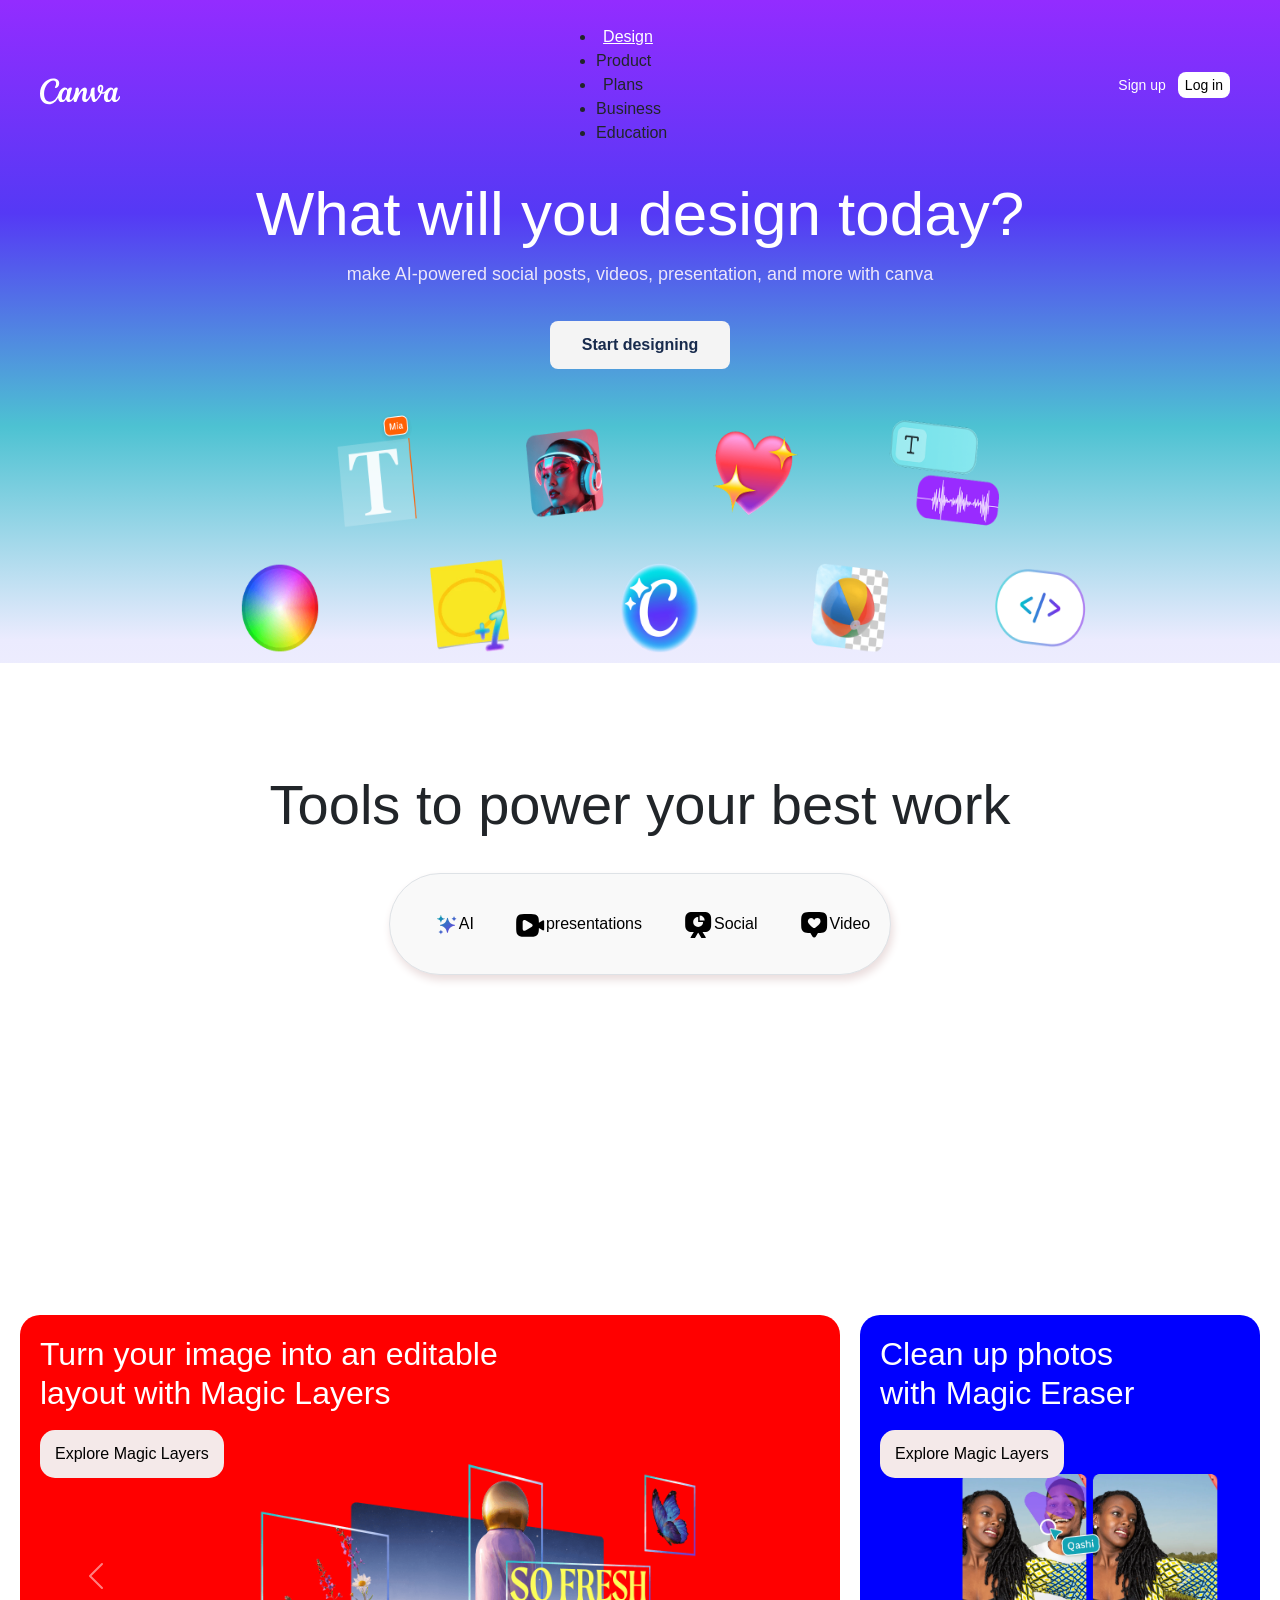
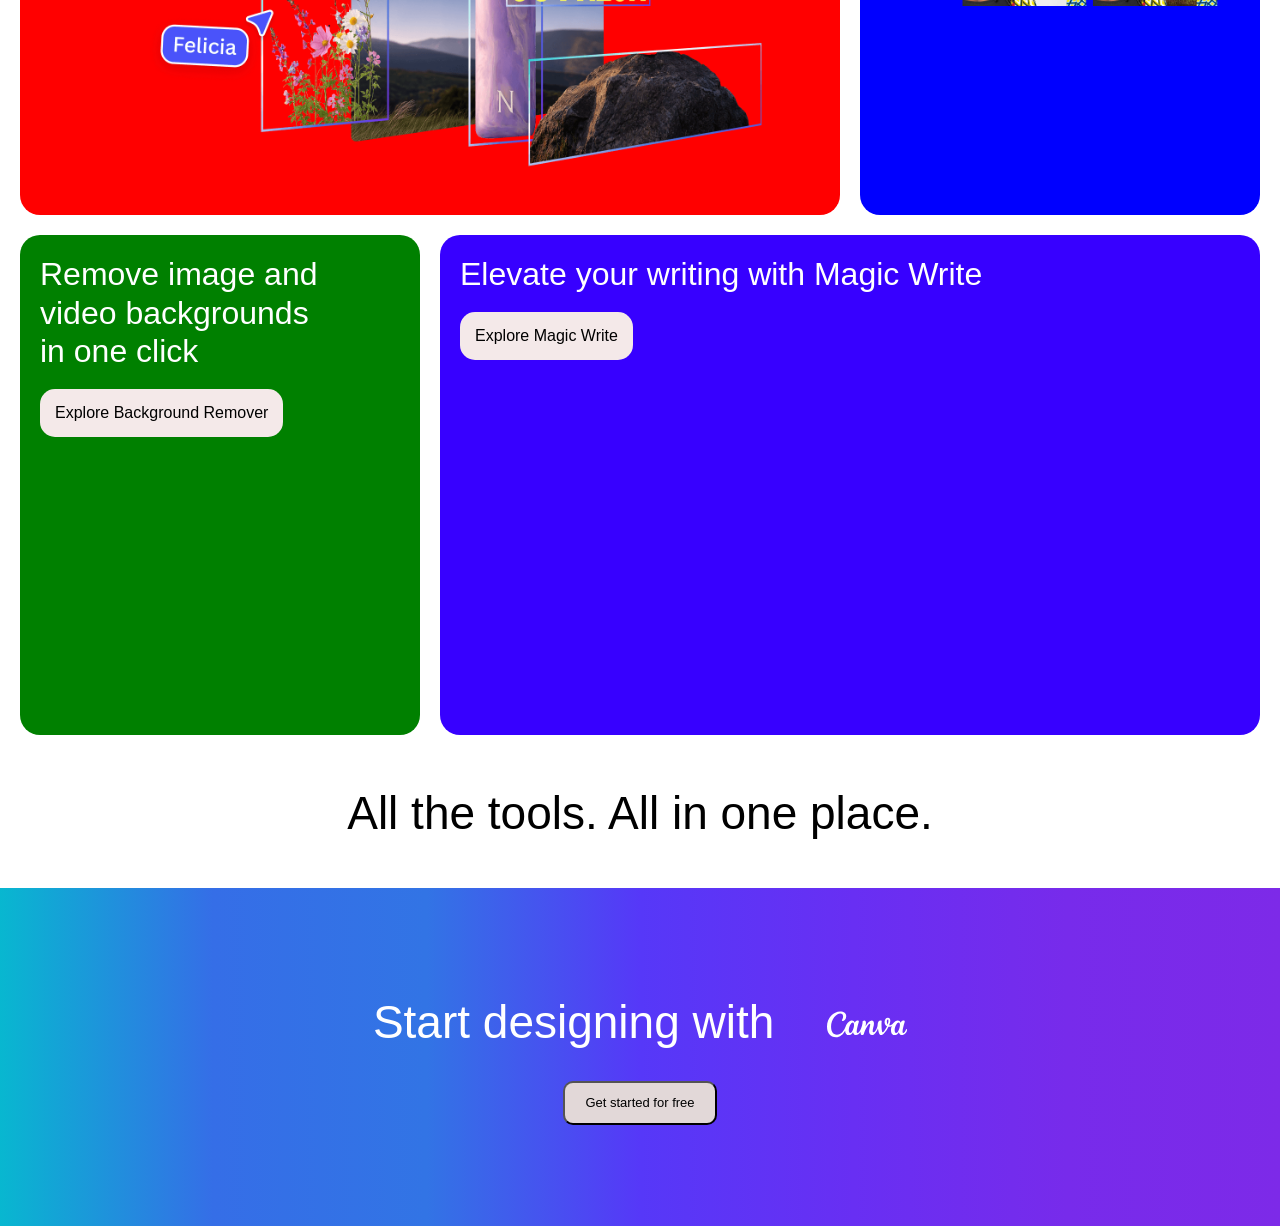
==== index.html @ e8bd8819 "My first commit on canva" ====
<!DOCTYPE html>
<html lang="en">
<head>
    <meta charset="UTF-8">
    <meta name="viewport" content="width=device-width, initial-scale=1.0">
    <meta http-equiv="X-UA-Compatible" content="ie=edge">
    <title>Canva</title>

    <link href="https://cdn.jsdelivr.net/npm/bootstrap@5.3.8/dist/css/bootstrap.min.css" rel="stylesheet" integrity="sha384-sRIl4kxILFvY47J16cr9ZwB07vP4J8+LH7qKQnuqkuIAvNWLzeN8tE5YBujZqJLB" crossorigin="anonymous">
    <link rel="stylesheet" href="Style.css">
</head>
<body>

    <div class="All">
        <nav class="Nav-bar">
            <img src="./imgi_1_856bac30504ecac8dbd38dbee61de1f1.png" alt="img">

            <ul>
                <li>
                        <a href="">Design</a>
                        <div class="dropdown">
                            <div class="dropdown-column" >
                                 <a href="">Digital design</a>
                            <a href="" 
                            class="featured">Sheets</a>
                            </div>
                        </div>
                </li>

                     
                    <li>Product</li>
                    <li>
                        <a> Plans </a>
                        <div class="dropdown">
                            <div class="dropdown-column">
                                <a href="">plane</a>
                                <a href="" class="featured">Campare pricing</a>
                                <a href="">Pro</a>
                                <a href="">Business</a>
                                <a href="">Enterprise</a>
                                <a href="">Nonprofits</a>
                                <a href="">Education</a>
                                <a href="">Higher Education</a>
                            </div>
                        </div>
                    </li>
                    <li>Business</li>
                    <li>Education</li>
            </ul>

            <div class="Space">
                <div class="Sign-up">
                    <a href="">Sign up</a>
                </div>
                <div class="Login">
                    <a href="">Log in</a>
                </div>
            </div>
        </nav>
        
        <section class="mr">
            <h1>What will you design today?</h1>
            <p>make AI-powered social posts, videos, presentation, and more with canva</p>
            <button class="start-btn">Start designing</button class="start-btn"  >
        </section>

     
            <div class="Top-Emoji">
                <div><img src="./imgi_2_floating-elements-font.png" alt=""></div>
                <div><img src="./imgi_3_floating-elements-ai-image.png" alt=""></div>
                <div><img src="./imgi_4_floating-elements-social.png" alt=""></div>
                <div><img src="./imgi_5_floating-elements-video.png" alt=""></div>
    
            </div>
    
            <div class="Bottom-Emoji">
                <div><img src="./imgi_6_floating-elements-color-wheel.png" alt=""></div>
                <div><img src="./imgi_7_floating-elements-sticky.png" alt=""></div>
                <div><img src="./imgi_8_floating-elements-canva-ai.png" alt=""></div>
                <div><img src="./imgi_9_floating-elements-background-remover.png" alt=""></div>
                <div><img src="./imgi_10_floating-elements-code (1).png" alt=""></div>
    
            </div>
    
    </div>

    <div class="Borderr">
        <div class="Tools">
            <span>Tools to power your best work</span>
        </div>
    </div>
        


    <div>
        <h1>Tools to power your best work</h1>
        
        <ul class="border">
            <li class="John"><img src="./canvaImages/imgi_21_default.png" alt="img">AI</li>
            <li class="Ben"><img src="./canvaImages/imgi_24_default.png" alt="img">presentations</li>
            <li class="Joy"><img src="./canvaImages/imgi_22_default.png" alt="img">Social</li>
            <li class="Abel"><img src="./canvaImages/imgi_23_default.png" alt="img">Video</li>
        </ul>
    </div>

    <!-- Cards -->
    <div id="carouselExample" class="carousel slide">
        <div class="carousel-inner">
            <div class="carousel-item active">
              
                <div class="grid">
                    
                    <div class="item" style="background-color: red;" id="wider">
                        <h2>Turn your image into an editable <br> layout with Magic Layers</h2>
                        <button>Explore Magic Layers</button>
                        <img src="./imageye___-_imgi_519_magic_layers_23.png" alt="img">
                    </div>
                    <div class="item" id="Item1" style="background-color: blue;">
                        <h2>Clean up photos <br> with Magic Eraser</h2>
                        <button>Explore Magic Layers</button>
                        <img src="./imageye___-_imgi_520_ai-magic-eraser-2-3_ssa.png" alt="">
                    </div>
                    <div class="item" style="background-color: green;">
                        <h2>Remove image and <br> video backgrounds <br> in one click</h2>
                        <button>Explore Background Remover</button>
                        <img src="" alt="">
                    </div>
                    <div class="item" style="background-color: rgb(55, 0, 255);" id="wider">
                        <h2>Elevate your writing with Magic Write</h2>
                        <button>Explore Magic Write</button>
                        <img src="" alt="">
                    </div>
                </div>
            </div>
            <div class="carousel-item">
                <div class="grid">
                    <div class="item" style="background-color: red;" id="wider">
                        <h2>Crate Presentations <br> that engage and inspire</h2>
                        <button>Explore Presentations</button>
                        <img src="" alt="">
                    </div>
                    <div class="item" style="background-color: blue;">
                        <h2>FInd your perfect <br> presentation template </h2>
                        <button>Explore templates</button>
                        <img src="" alt="">
                    </div>
                    <div class="item" style="background-color: green;">
                        <h2>Stay on-brand<br> with brand kit </h2>
                        <button>Explore brand kit</button>
                        <img src="" alt="">
                    </div>
                    <div class="item" style="background-color: rgb(34, 0, 255);" id="wider">
                        <h2>Bring your presentation<br> to life with animations</h2>
                        <button>Explore animations</button>
                        <img src="" alt="">
                    </div>
                </div>
            </div>
            <div class="carousel-item">
                <div class="grid">
                    <div class="item" style="background-color: red;" id="wider">
                        <h2>Effortlessly create your next <br> video with trending templates</h2>
                        <button>Explore the collectionn</button>
                        <img src="" alt="">
                    </div>
                    <div class="item" style="background-color: blue;">
                        <h2>Remove image and <br> video backgrounds <br> in one click</h2>
                        <button>Explore Background Remover</button>
                        <img src="" alt="">
                    </div>
                    <div class="item" style="background-color: green;">
                        <h2>Sharpen any phote <br> with image Upscalar</h2>
                        <button>Explore image Upscalar</button>
                        <img src="" alt="">
                    </div>
                    <div class="item" style="background-color: rgb(89, 0, 255);" id="wider">
                        <h2>Resize designs instantly for any channel</h2>
                        <button>Explore Magic Resize</button>
                        <img src="" alt="">
                    </div>
                </div>
            </div>
            <div class="carousel-item">
                <div class="grid">
                    <div class="item" style="background-color: red;" id="wider">
                        <h2>Effortlessly turn clips to<br> content with our video editor</h2>
                        <button>Explore Video Editor</button>
                        <img src="" alt="">
                    </div>
                    <div class="item" style="background-color: blue;">
                        <h2>All your video <br> templates in one place</h2>
                        <button>Explore video templates</button>
                        <img src="" alt="">
                    </div>
                    <div class="item" style="background-color: green;">
                        <h2>Studio quality stock <br> videos for every project</h2>
                        <button>Explore stock videos</button>
                        <img src="" alt="">
                    </div>
                    <div class="item" style="background-color: yellow;" id="wider"></div>
                </div>
            </div>
        </div>
        <button class="carousel-control-prev" type="button" data-bs-target="#carouselExample" data-bs-slide="prev">
            <span class="carousel-control-prev-icon" aria-hidden="true"></span>
            <span class="visually-hidden">Previous</span>
        </button>
        <button class="carousel-control-next" type="button" data-bs-target="#carouselExample" data-bs-slide="next">
            <span class="carousel-control-next-icon" aria-hidden="true"></span>
            <span class="visually-hidden">Next</span>
        </button>
    </div>


    <script src="https://cdn.jsdelivr.net/npm/bootstrap@5.3.8/dist/js/bootstrap.bundle.min.js" integrity="sha384-FKyoEForCGlyvwx9Hj09JcYn3nv7wiPVlz7YYwJrWVcXK/BmnVDxM+D2scQbITxI" crossorigin="anonymous"></script>
</body>


  <a href="./Login.html">Sign up</a>

  <a href="./signUp.html">Log in</a> 

    <div class="Span">
        <span>All the tools. All in one place.</span>
    </div>

    <div class="flex">
        
        <!-- <div class="card" style="width: 40rem;">

            <h2>Meet the Visual Suite</h2>
            <p>Your entire workflow in one place for seamless creation and <br> collaboration, powered by AI.</p>
            <button>Explore Visual Suite</button>
            <img src="./imgi_547_visual-suite.png" class="card-img-top" alt="...">
        </div> -->

        <!-- <div class="card1" style="width: 40rem;"

            <h2>Present with impact</h2>
            <p>Remagine presentations with cinematic visuals, smart <br> collaboration, and AI-powered tools</p>
            <button>Try Presentations</button>
            <img src="./imgi_16_presentations_spotlight_clone_en.png" class="card-img-top" alt="...">
            
        </div> -->
    </div>

    <footer class="footer">
        <div class="Below">
            <div>Start designing with <img src="./imgi_1_856bac30504ecac8dbd38dbee61de1f1.png" alt="img"></div>
            <button>Get started for free</button>
        </div>
    </footer>

    




<script src="https://cdn.jsdelivr.net/npm/bootstrap@5.3.8/dist/js/bootstrap.bundle.min.js" integrity="sha384-FKyoEForCGlyvwx9Hj09JcYn3nv7wiPVlz7YYwJrWVcXK/BmnVDxM+D2scQbITxI" crossorigin="anonymous"></script>
</body>
</html>
---- Style.css ----
*{
    padding: 0px;
    margin: 0px;
    box-sizing: border-box;
    font-family: "Noto Sans", Sans-serif;
}

.Nav-bar{
    padding-top: 25px;
    display: flex;
    justify-content: space-between;
    list-style: none;
    align-items: center;
    /* background: linear-gradient(purple, blue, skyblue, white); */
}
.dropdown{
    display: none;
    position: absolute;
    top: 100%;
    left: 0;
    background: #ffffff;
    box-sizing: 0 10px 25px rgba(0,0,0,0,15);
    border-radius: 0 0 10px 10px;
    padding: 30px 40px;
    min-width: 900px;
}
/* Show dropdown when hovering the parent nav-item */
.nav-item:hover .dropdown{
    display: flex;
    gap: 60px;
}
.dropdown-column{
    display: flex;
    flex-direction: column;
    gap: 18px;
}
.dropdown-column a{
    color: #182b4d;
    text-decoration: none;
    font-size: 15px;
}
.dropdown-column a:hover{
    text-decoration: underline;
}
.dropdown-column a.heading {
    font-weight: bold;
    color: #6b6b6b;
    font-style: 13px;
    text-transform: none;
}
.dropdown-column a.featured {
    font-weight:  bold;
}
.new-badge{
    background: #6a5cf5;
    color: #fff;
    font-size: 10px;
}

.dropdown.help-dropdown{
    min-width: 500px;
}

.Space{
   display: flex;
   justify-content: space-between;
   gap: 5px;
   margin-right: 50px;
   line-height: 10px;
   position: relative;
   top: -8px;
}

/* Sign Up */
.Sign-up{
   border-radius: 10px;
    border: 2px transparent rgb(255, 255, 255);
    font-size: 14px;
}

.Sign-up :hover{
   color: white;
}

.Sign-up a{
   text-decoration: none;
}

/* Login */
.Login{
    border-radius: 10px;
    border: 2px transparent rgb(255, 255, 255);
    font-size: 14px;
}

.Login>a{
    text-decoration: none;
    color: black;
    background-color: white;
}

.Login :hover{
    text-decoration: none;
    color: black;
    background-color: white;
}


li>ul>a{
    text-decoration: none;
    list-style: none;
    justify-content: space-between;
    gap: 40px;
    margin-left: 20px;
    font-size: 14px;
}

a{
   list-style: none;
   color:white;
   padding-top: 5px;
   padding-bottom: 5px;
   padding-left: 7px;
   padding-right: 7px;
   border-radius: 8px;
}

img{
    font-size: 10px;
    font-weight: 400;
    padding-left: 20px;
    margin-left: 20px;
}

.mr{
    display: flex;
    flex-direction: column;
    text-align: center;
    justify-content: center;
    align-items: center;
    padding: 80px 20px;
    color: white;
}

.mr h1{
   font-size: 62px;
   position: relative;
   top: -64px;
}

.mr p{
    position: relative;
   color: #ebe6fa;
   font-size: 18px;
   margin: 0 0 35px;
   top: -62px;
}


.start-btn{
    background: #f4f4f4;
    color: #182b4d;
    border: none;
    padding: 12px 32px;
    border-radius: 8px;
    font-size: 16px;
    font-weight: bold;
    cursor: pointer;
    position: relative;
    top: -64px;
}

.All{
   /* background: linear-gradient(purple, blue, skyblue, white); */
   background: linear-gradient(#932cff, #5539f5, #4dc2d2, #ebebfe, #f9f6ff);
}

h1{
  color:white;
  text-align: center;
}

.border{
    color: black;
    text-align: center;
    display: flex;
    align-items: center;
    justify-content: center;
    box-shadow: 2px 5px 9px #eadddd;
    line-height: 100px;
    text-decoration: none;
    list-style: none;
    background-color: #f9f9f9;
    position: relative;
    top: -320px;
    /* border: 20px solid black; */
    margin-left: 50px;
    margin-right: 50px;
    border-radius: 200px;
    margin-top: 2px;
    padding-left: 5px;
    width: fit-content;
    margin: 0 auto;
    padding-right: 20px;
}

.John:hover{
    background-color: rgb(244, 243, 243);
    border-radius: 200px;
    padding-bottom: 1px;
}

.Ben:hover{
    background-color: rgb(244, 243, 243);;
}

.Joy:hover{
    background-color: rgb(244, 243, 243);;
}

.Abel:hover{
    background-color: rgb(244, 243, 243);;
}

.One{
    background: linear-gradient(#199BD9, #5D32F7);
    border-radius: 30px;
    padding-top: 0px;
    padding-right: 30px;
    color: white;
}

.One > img{
   color: orange;
}

.Span{
    color: black;
    font-size: 46px;
    font-weight: 400;
    text-align: center;
}

.flex{
    display: grid;
    grid-template-columns: 1fr 1fr;
    /* background: linear-gradient( #5D32F7, #199BD9); */
    width: 100%;
    height: 100%;
    margin: 20px;
    border-radius: 25px;
}

 
.card{
    display: flex;
    flex-direction: column;
    background: linear-gradient( #5D32F7, #199BD9);
    width: 100%;
    height: 100%;
    margin: 10px;
    border-radius: 25px;
}

.card > h2{
   margin: 20px;
   color: white;
    
}
 
.card > p{
    margin: 20px;
    color: white;
    line-height: 20px;
}

.card > button{
    margin: 20px;
    color: black;
    line-height: 20px;
}

/* .card > img{
    margin: 20px;
    color: white;
    line-height: 20px;
} */

/* .card1{
    display: flex;
    flex-direction:;
    background: linear-gradient( #FEBE97, #FEB387, #FEB387, #EA7A3A, #FD640D);
    width: 100%;
    height: 100%;
    margin-left: 50px;
    margin-top: 25px;
    margin-bottom: 300px;
    margin-right: 800px;
    border-radius: 25px;
} */

.card1 > h2{
   margin: 20px;
   color:black;
    
}
 
.card1 > p{
    margin: 20px;
    color: black;
    line-height: 20px;
}

.Top-Emoji{
    display: flex;
    justify-content: center;
    position: relative;
    top: -125px;
}

.Top-Emoji img{
    width: 170px;
    height: 170px;
}

.Bottom-Emoji{
    display: flex;
    justify-content: center;
    position: relative;
    top: -160px;
}

.Bottom-Emoji img{
    width: 170px;
    height: 170px;
}

.Borderr{
  background-color: white;
  padding-left: 100px;
  padding-right: 100px;
  padding-top: 100px;
  padding-bottom: 100px;
    position: relative;
    top: -190px;
}

.Tools{
    font-size: 56px;
    text-align: center;
    font-family: 
    Canva Sans;
}

.footer{
    background: linear-gradient(to right, #08B7D0, #356EE7, #3274E5, #5638F8, #682FF3, #772BEB, #7D2AE8);
    padding-left: 100px;
    padding-right: 100px;
    padding-top: 100px;
    padding-bottom: 100px;
}

.Below{
    font-size: 46px;
    color: white;
    text-align: center;
}

.Below> img{
    height: 600px;
    width: 900;
}

.Below> button{
    color:black;
    font-size: 13px;
    padding-right: 20px;
    padding-left: 20px;
    padding-top: 10px;
    padding-bottom: 10px;
    border-radius: 10px;
    background-color:rgb(226, 216, 216);
}

.Below> button:hover{
    background-color: white;
}


/* Cards */
.grid{
    display: grid;
    grid-template-columns: 1fr 1fr 1fr;
    grid-template-rows: 500px 500px;
    gap: 20px;
    padding: 20px;
}

.item{
    border-radius: 20px;
    width: 100%;
}

#wider{
    grid-column: span 2;
}

.carousel-control-prev, .carousel-control-next{
    height: fit-content;
    top: 25%;
}

/* For first card */
.item>h2{
    color: white;
    position: relative;
    bottom: -20px;
    left: 20px;
    
}

.item>button{
    position: relative;
    bottom: -30px;
    left: 20px;
    padding-top: 12px;
    padding-bottom: 12px;
    padding-left: 15px;
    padding-right: 15px;
    border-radius: 15px;
    background-color: rgb(244, 233, 233);
    border: none;
}   

.item>button:hover{
    background-color: #ffffff;
}

.item>img{
   display: flex;
   justify-content: center;
   align-items: center;
   max-width: 800%;
   height: auto; 
   display: block;
   width: 100%;
   overflow: hidden;
   height: auto;
}

/* FOr the first righ card */
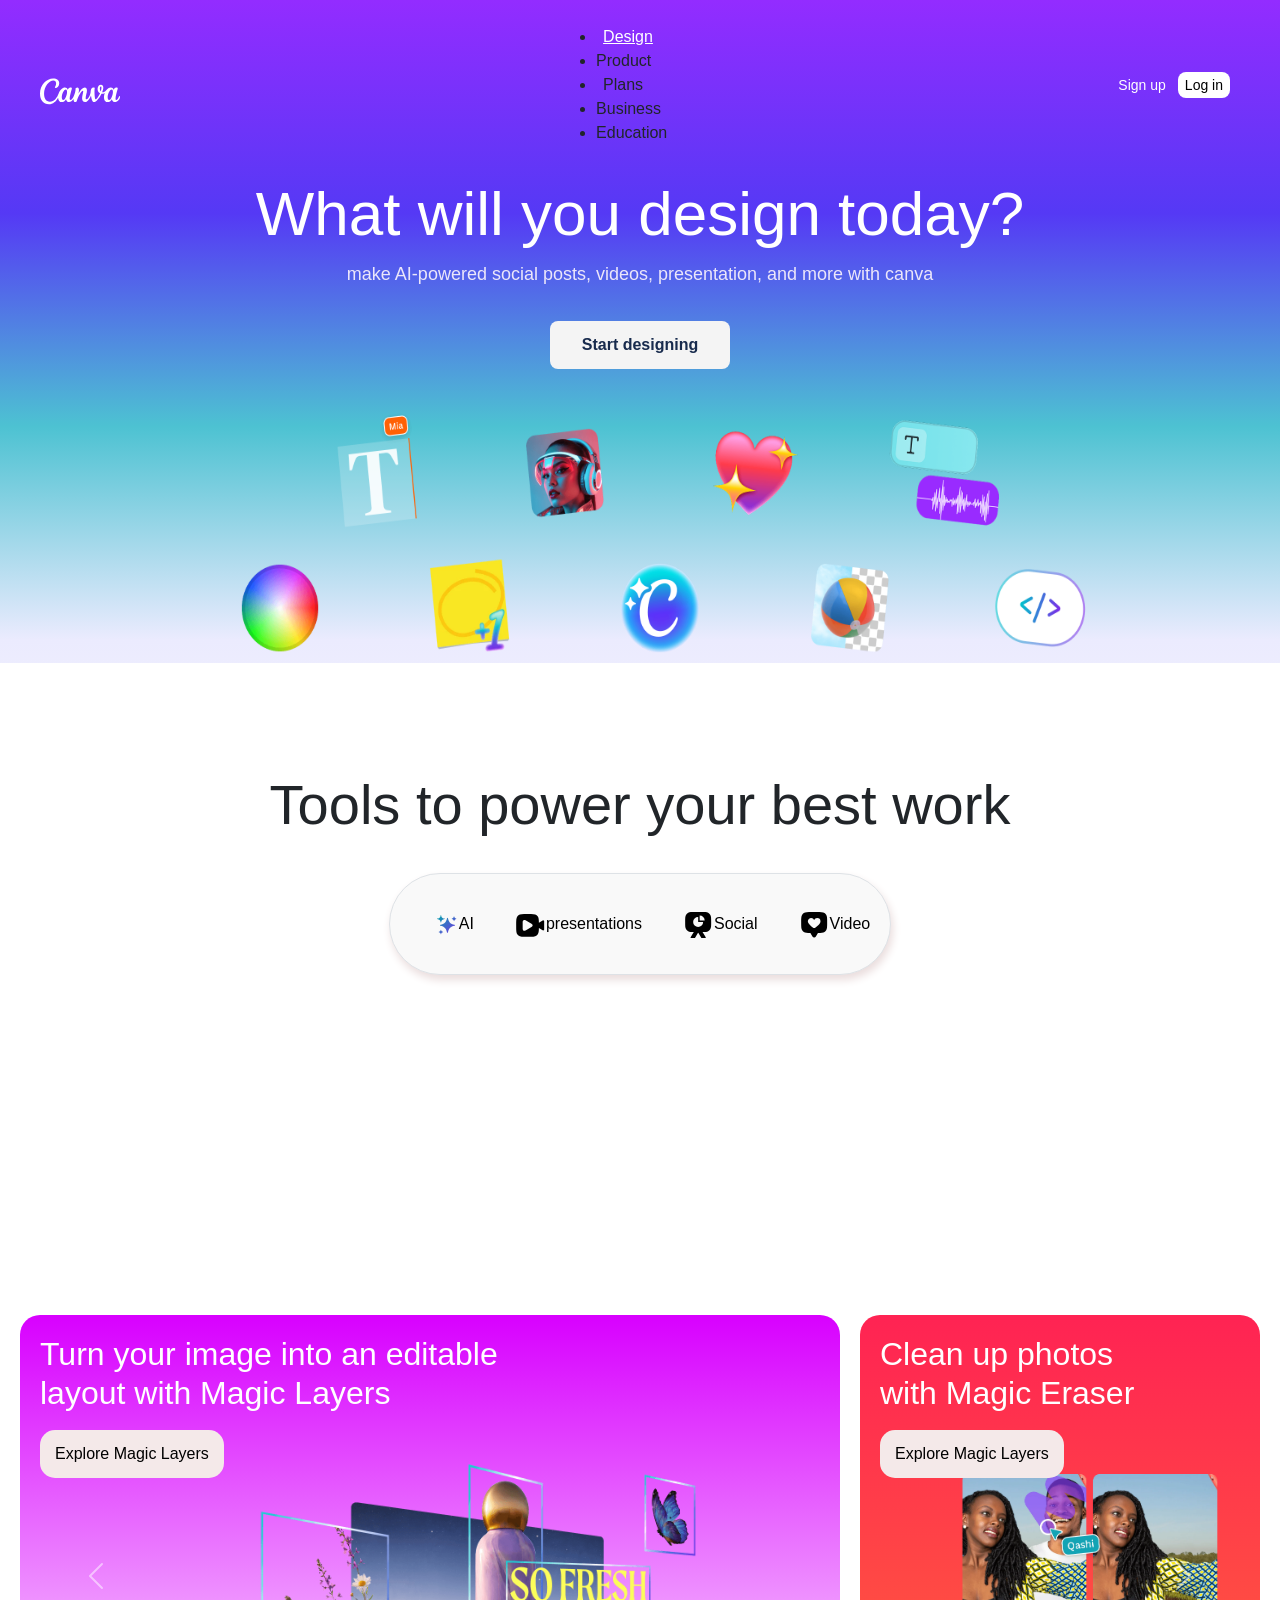
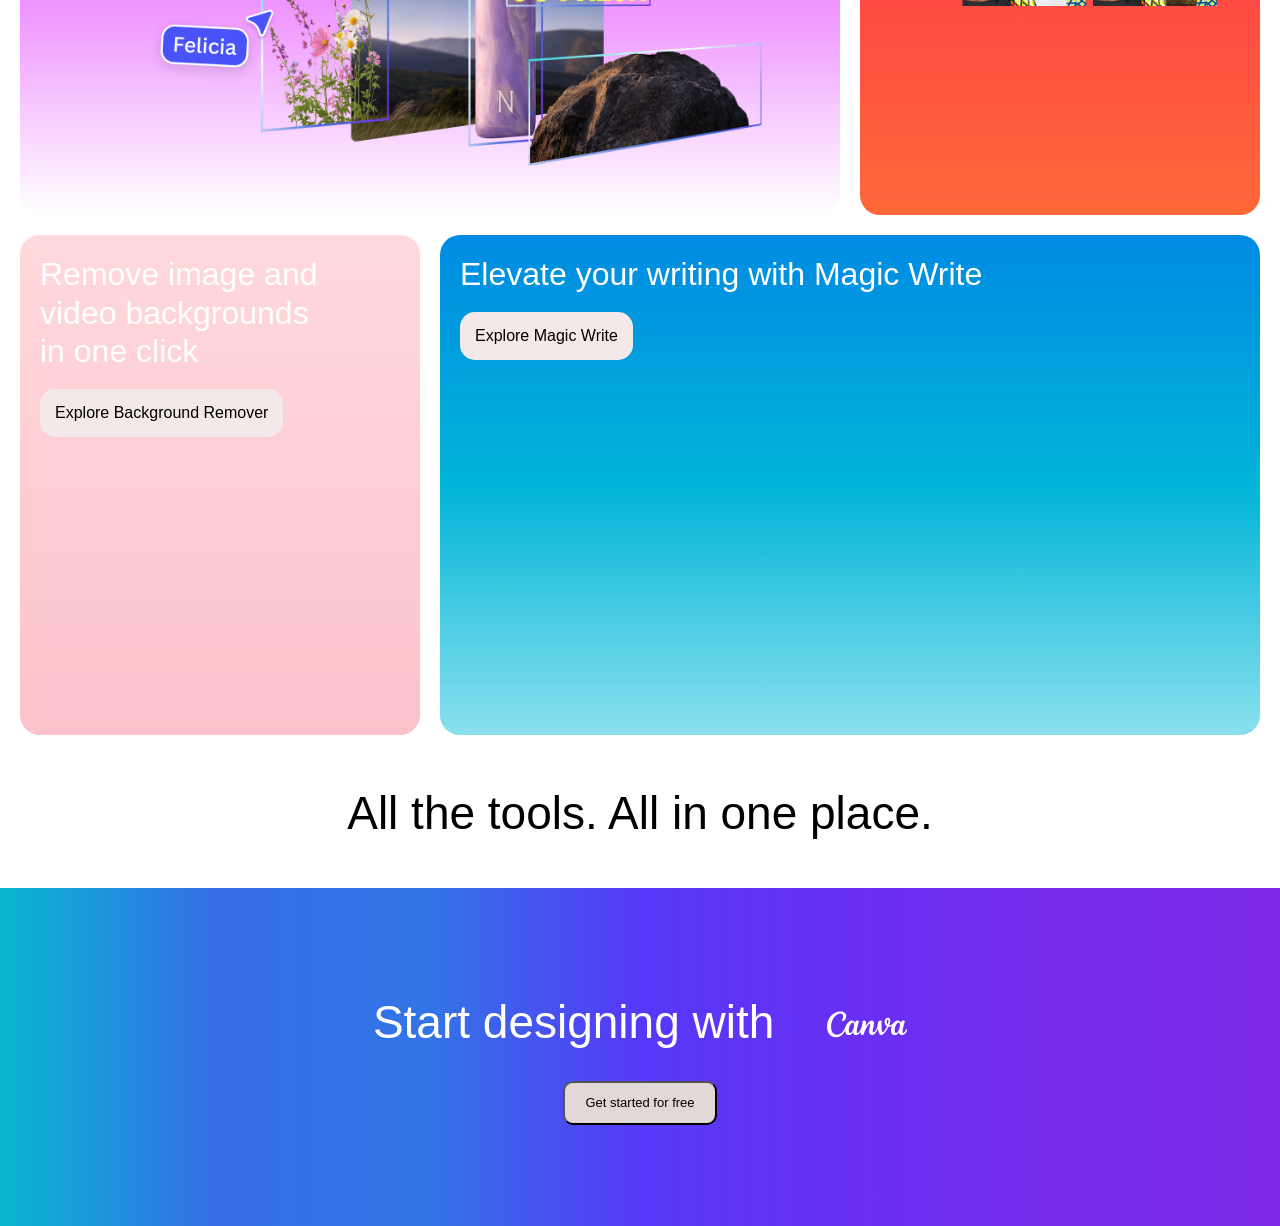
==== commit adc0e5c9: "Moving on" ====
--- a/index.html
+++ b/index.html
@@ -110,22 +110,22 @@
               
                 <div class="grid">
                     
-                    <div class="item" style="background-color: red;" id="wider">
+                    <div class="item" style="background: linear-gradient(to bottom, #d800ff 0%, white);" id="wider">
                         <h2>Turn your image into an editable <br> layout with Magic Layers</h2>
                         <button>Explore Magic Layers</button>
                         <img src="./imageye___-_imgi_519_magic_layers_23.png" alt="img">
                     </div>
-                    <div class="item" id="Item1" style="background-color: blue;">
+                    <div class="item" id="Item1" style="background: linear-gradient(to bottom, #ff2353 0%, #ff6838 100%);">
                         <h2>Clean up photos <br> with Magic Eraser</h2>
                         <button>Explore Magic Layers</button>
                         <img src="./imageye___-_imgi_520_ai-magic-eraser-2-3_ssa.png" alt="">
                     </div>
-                    <div class="item" style="background-color: green;">
+                    <div class="item" style="background: linear-gradient(180deg, #ffd9dc 0%, #fbc2ca 100%)">
                         <h2>Remove image and <br> video backgrounds <br> in one click</h2>
                         <button>Explore Background Remover</button>
                         <img src="" alt="">
                     </div>
-                    <div class="item" style="background-color: rgb(55, 0, 255);" id="wider">
+                    <div class="item" style="background: linear-gradient(to bottom, #008be3 0%, #00b4d8 50%, #8ae0ed 100%);" id="wider">
                         <h2>Elevate your writing with Magic Write</h2>
                         <button>Explore Magic Write</button>
                         <img src="" alt="">
@@ -134,22 +134,22 @@
             </div>
             <div class="carousel-item">
                 <div class="grid">
-                    <div class="item" style="background-color: red;" id="wider">
+                    <div class="item" style="background: linear-gradient(to bottom, #f05a00 0%, #f4f4f4 100%)" id="wider">
                         <h2>Crate Presentations <br> that engage and inspire</h2>
                         <button>Explore Presentations</button>
                         <img src="" alt="">
                     </div>
-                    <div class="item" style="background-color: blue;">
+                    <div class="item" style="background-color: #FFDAC4">
                         <h2>FInd your perfect <br> presentation template </h2>
                         <button>Explore templates</button>
                         <img src="" alt="">
                     </div>
-                    <div class="item" style="background-color: green;">
+                    <div class="item" style="background-color: #FFDAC4">
                         <h2>Stay on-brand<br> with brand kit </h2>
                         <button>Explore brand kit</button>
                         <img src="" alt="">
                     </div>
-                    <div class="item" style="background-color: rgb(34, 0, 255);" id="wider">
+                    <div class="item" style="background-color:#FFE9AC" id="wider">
                         <h2>Bring your presentation<br> to life with animations</h2>
                         <button>Explore animations</button>
                         <img src="" alt="">
@@ -158,22 +158,22 @@
             </div>
             <div class="carousel-item">
                 <div class="grid">
-                    <div class="item" style="background-color: red;" id="wider">
+                    <div class="item" style="background: linear-gradient(to bottom, #ff2a4b 0%, #f1eced 100%)" id="wider">
                         <h2>Effortlessly create your next <br> video with trending templates</h2>
                         <button>Explore the collectionn</button>
                         <img src="" alt="">
                     </div>
-                    <div class="item" style="background-color: blue;">
+                    <div class="item" style="background-color: #FFD6D8;">
                         <h2>Remove image and <br> video backgrounds <br> in one click</h2>
                         <button>Explore Background Remover</button>
                         <img src="" alt="">
                     </div>
-                    <div class="item" style="background-color: green;">
+                    <div class="item" style="background-color: #FFD6D8;">
                         <h2>Sharpen any phote <br> with image Upscalar</h2>
                         <button>Explore image Upscalar</button>
                         <img src="" alt="">
                     </div>
-                    <div class="item" style="background-color: rgb(89, 0, 255);" id="wider">
+                    <div class="item" style="background-color: #FFB8BB" id="wider">
                         <h2>Resize designs instantly for any channel</h2>
                         <button>Explore Magic Resize</button>
                         <img src="" alt="">
@@ -182,22 +182,26 @@
             </div>
             <div class="carousel-item">
                 <div class="grid">
-                    <div class="item" style="background-color: red;" id="wider">
+                    <div class="item" style="background: linear-gradient(to bottom, #d800ff 0%, #f5f2f5 100%)" id="wider">
                         <h2>Effortlessly turn clips to<br> content with our video editor</h2>
                         <button>Explore Video Editor</button>
                         <img src="" alt="">
                     </div>
-                    <div class="item" style="background-color: blue;">
+                    <div class="item" style="background-color: #F9DEFB;">
                         <h2>All your video <br> templates in one place</h2>
                         <button>Explore video templates</button>
                         <img src="" alt="">
                     </div>
-                    <div class="item" style="background-color: green;">
+                    <div class="item" style="background-color: #F9DEFB;">
                         <h2>Studio quality stock <br> videos for every project</h2>
                         <button>Explore stock videos</button>
                         <img src="" alt="">
                     </div>
-                    <div class="item" style="background-color: yellow;" id="wider"></div>
+                    <div class="item" style="background-color: #F3BDF8;" id="wider">
+                        <h2>Boost engagement with <br> AI-powered captions</h2>
+                        <button>Explore Captions</button>
+                        <img src="" alt="">
+                    </div>
                 </div>
             </div>
         </div>
--- a/Style.css
+++ b/Style.css
@@ -448,4 +448,4 @@
    height: auto;
 }
 
-/* FOr the first righ card */
+
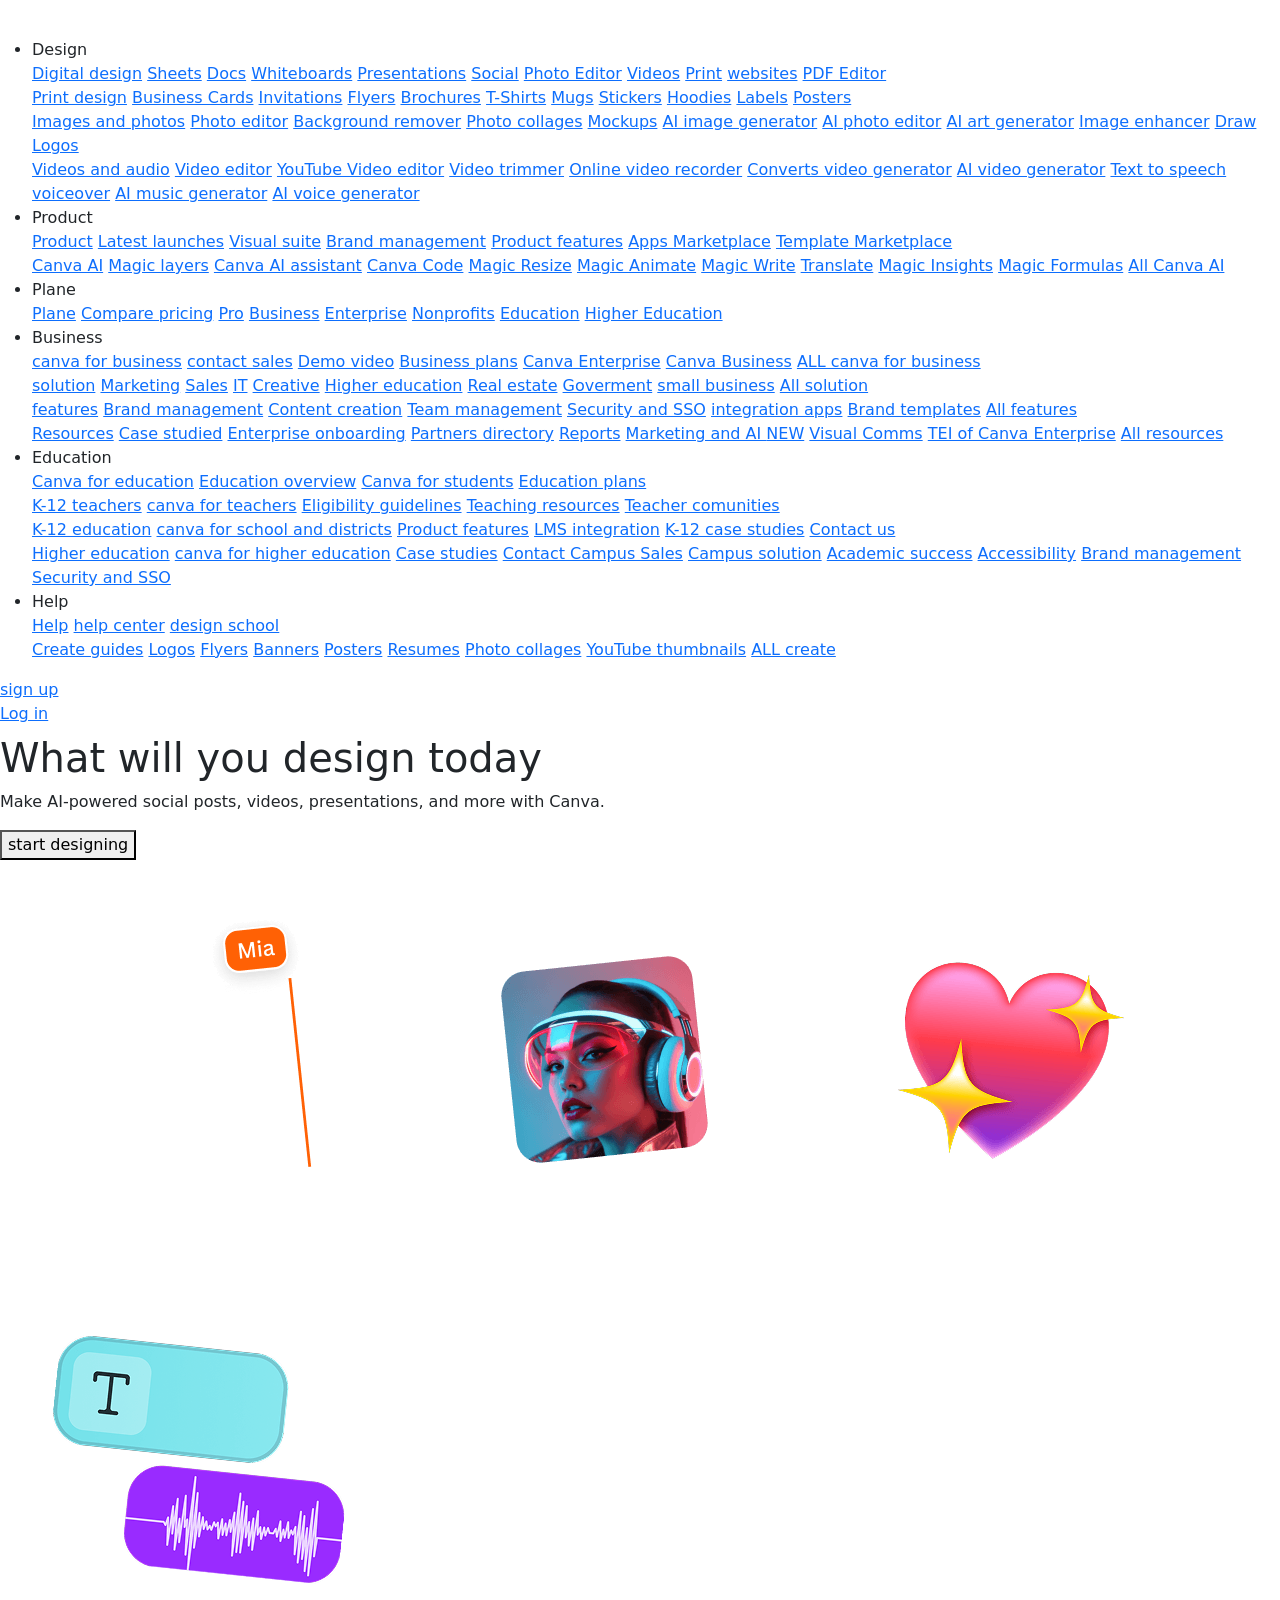
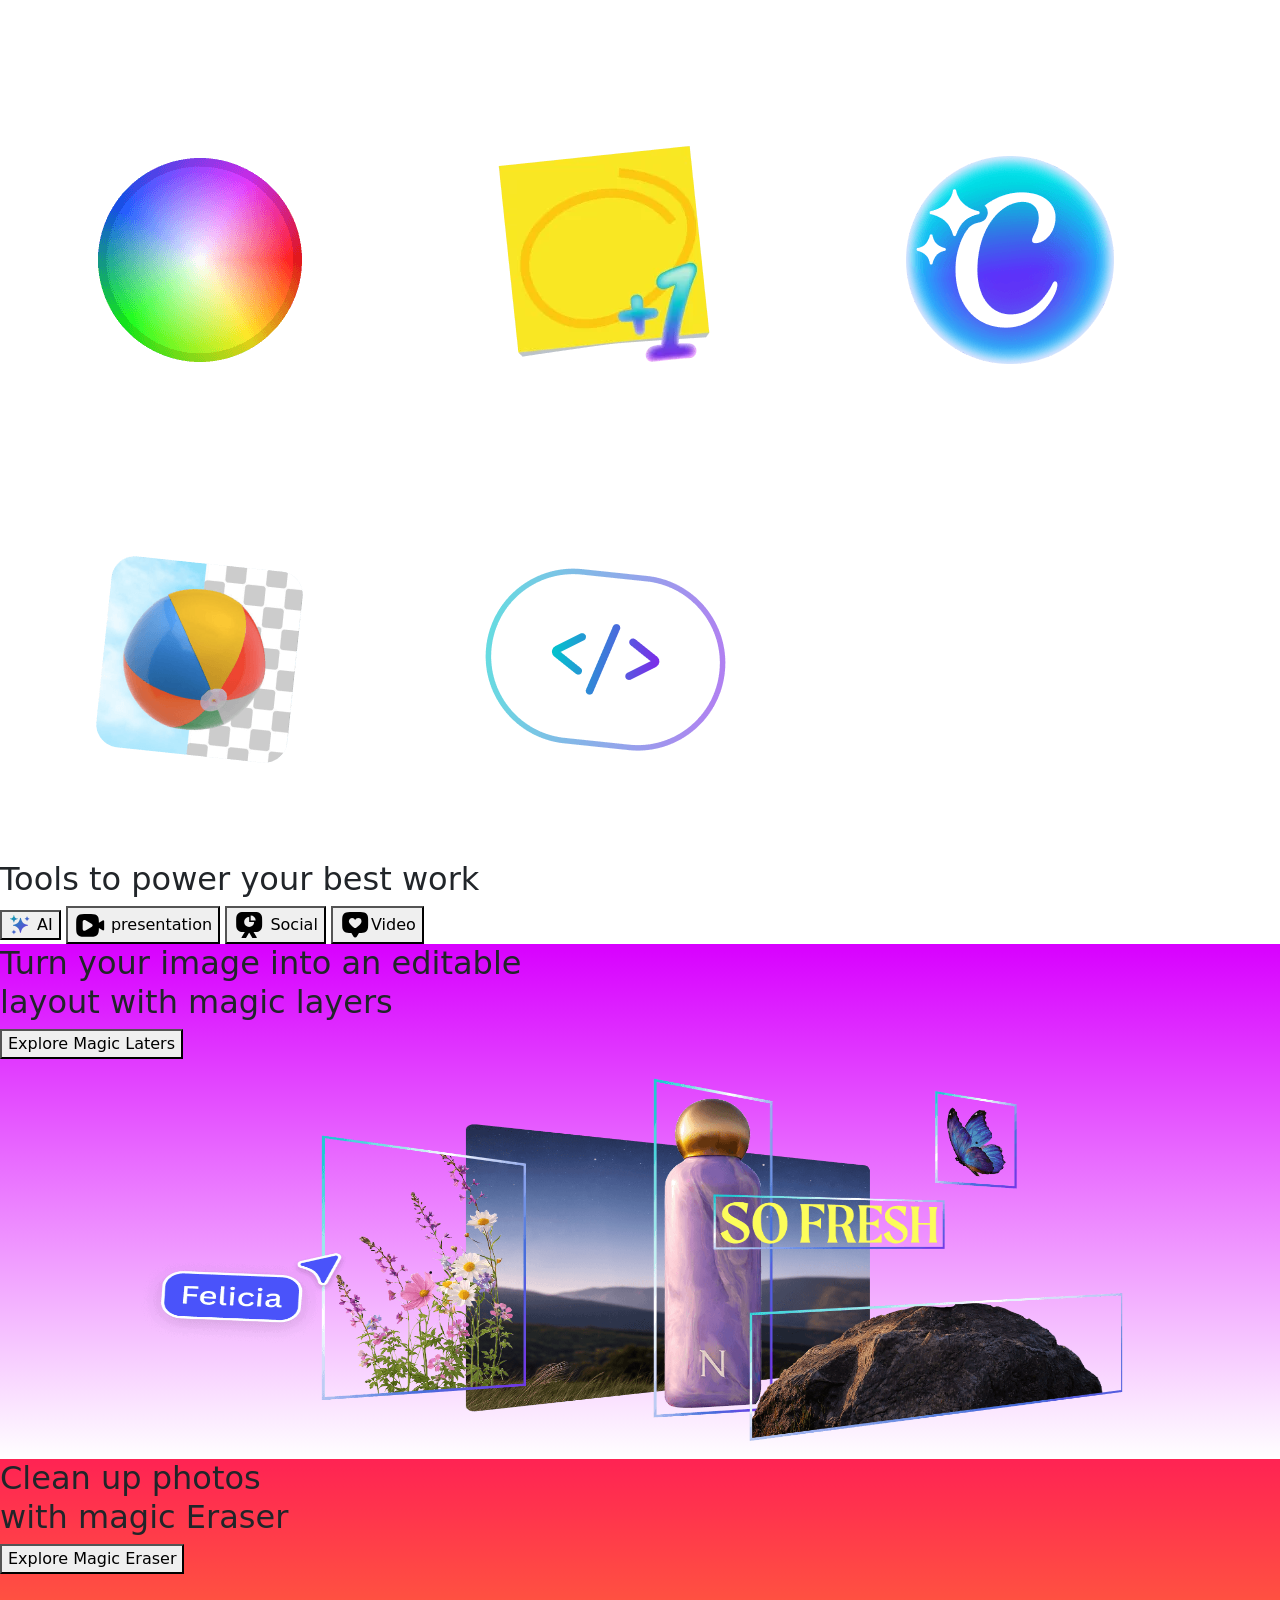
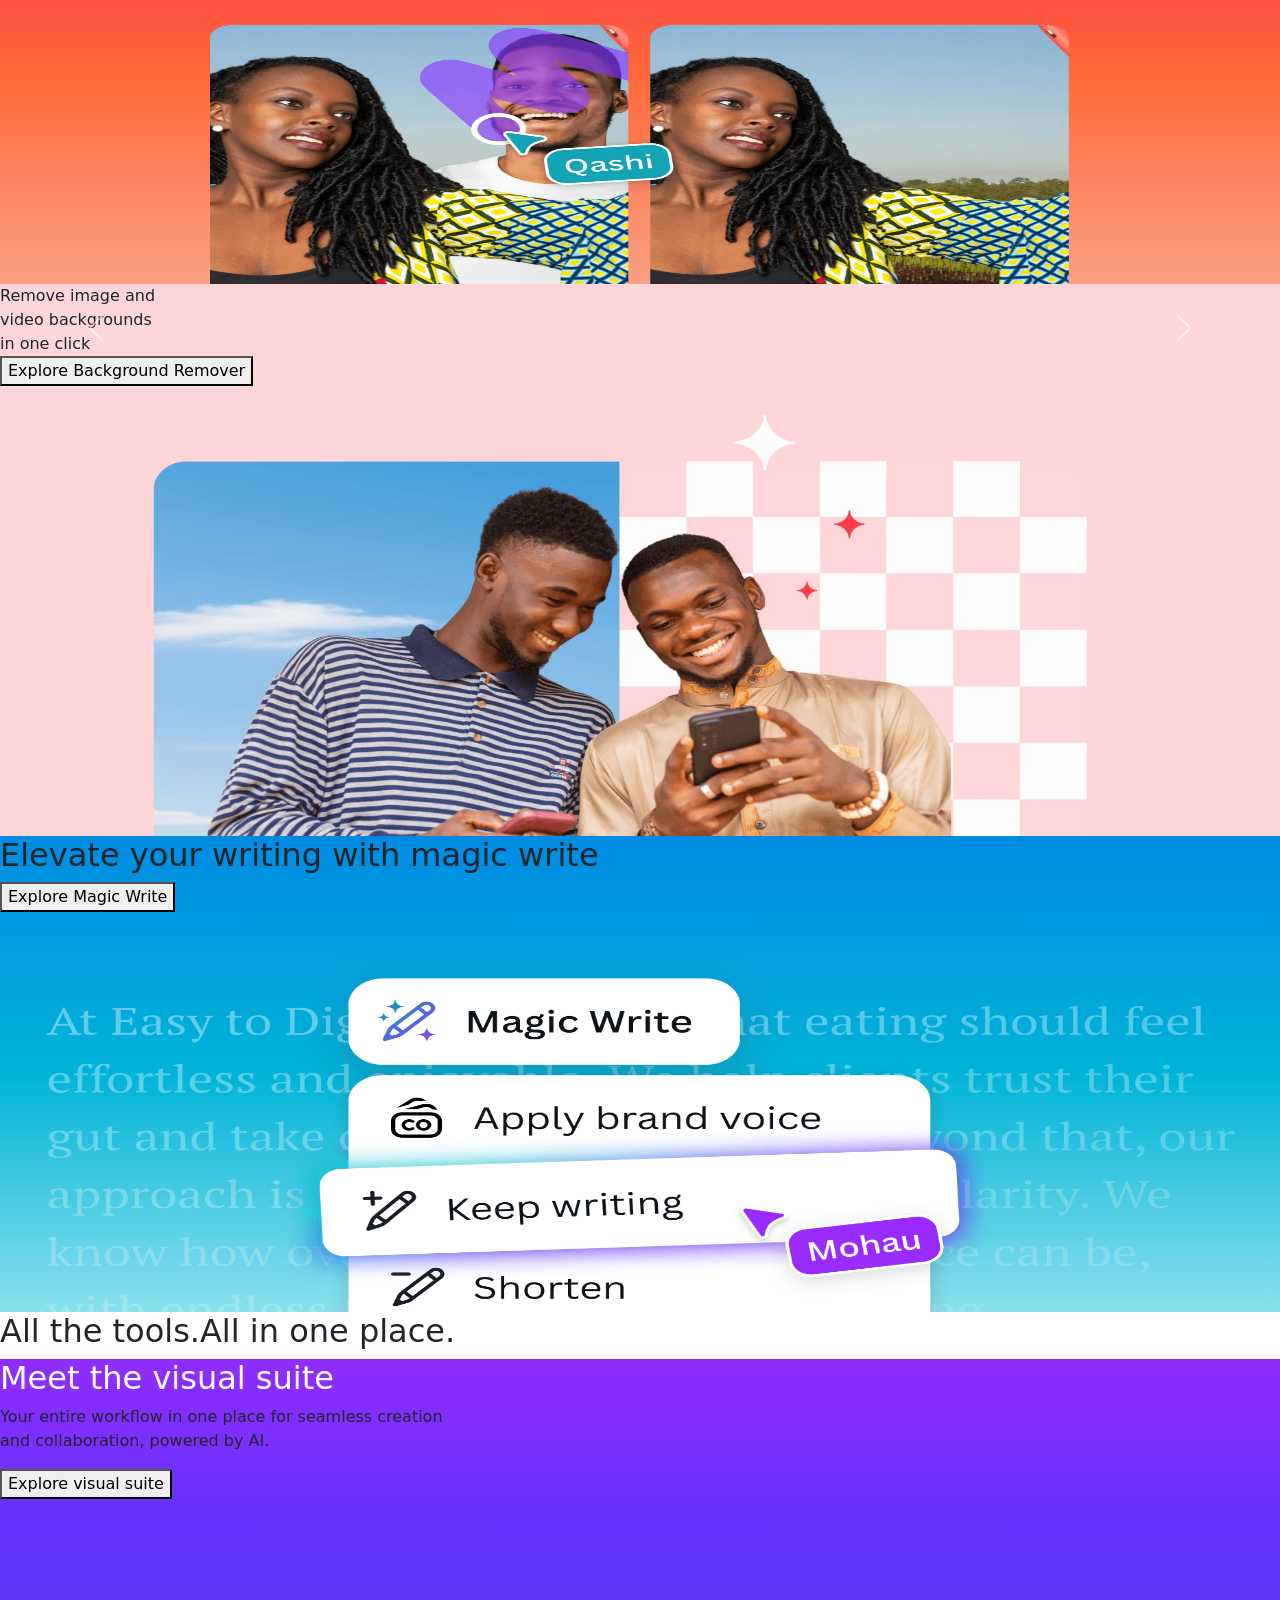
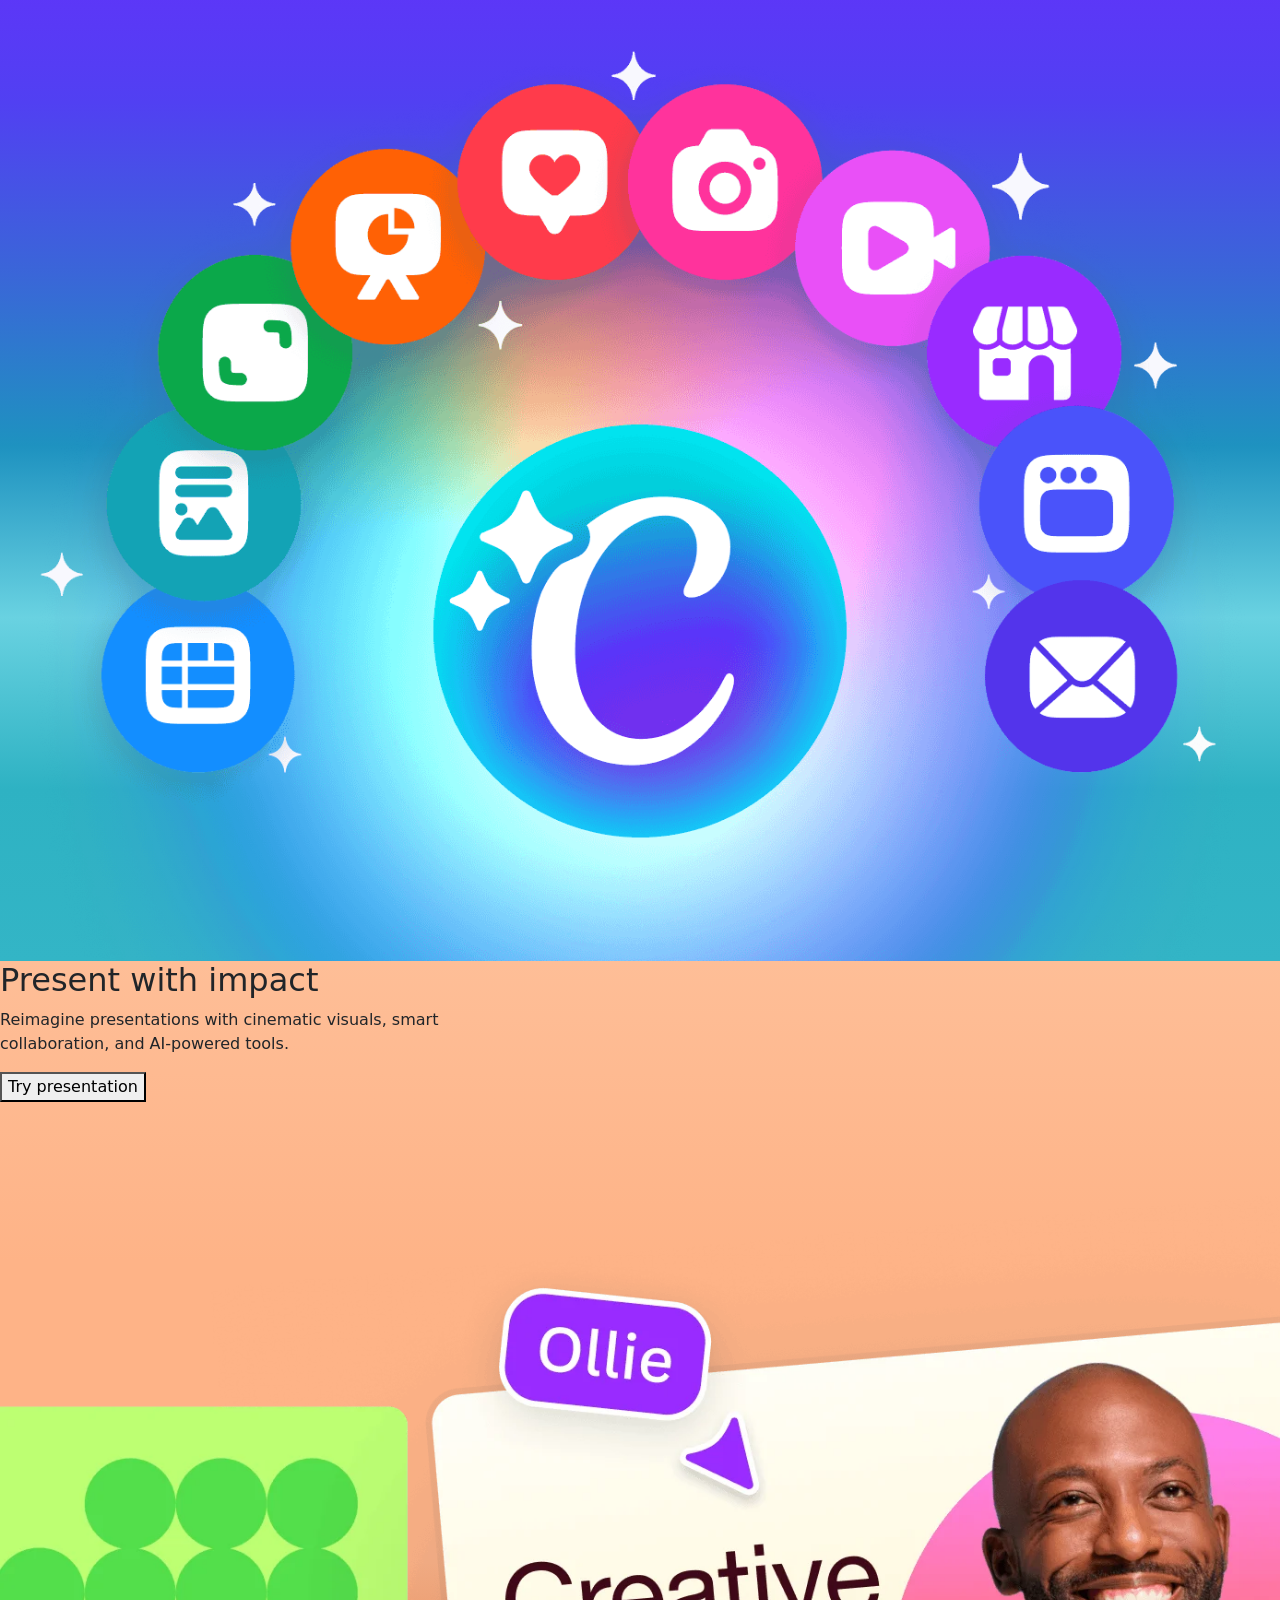
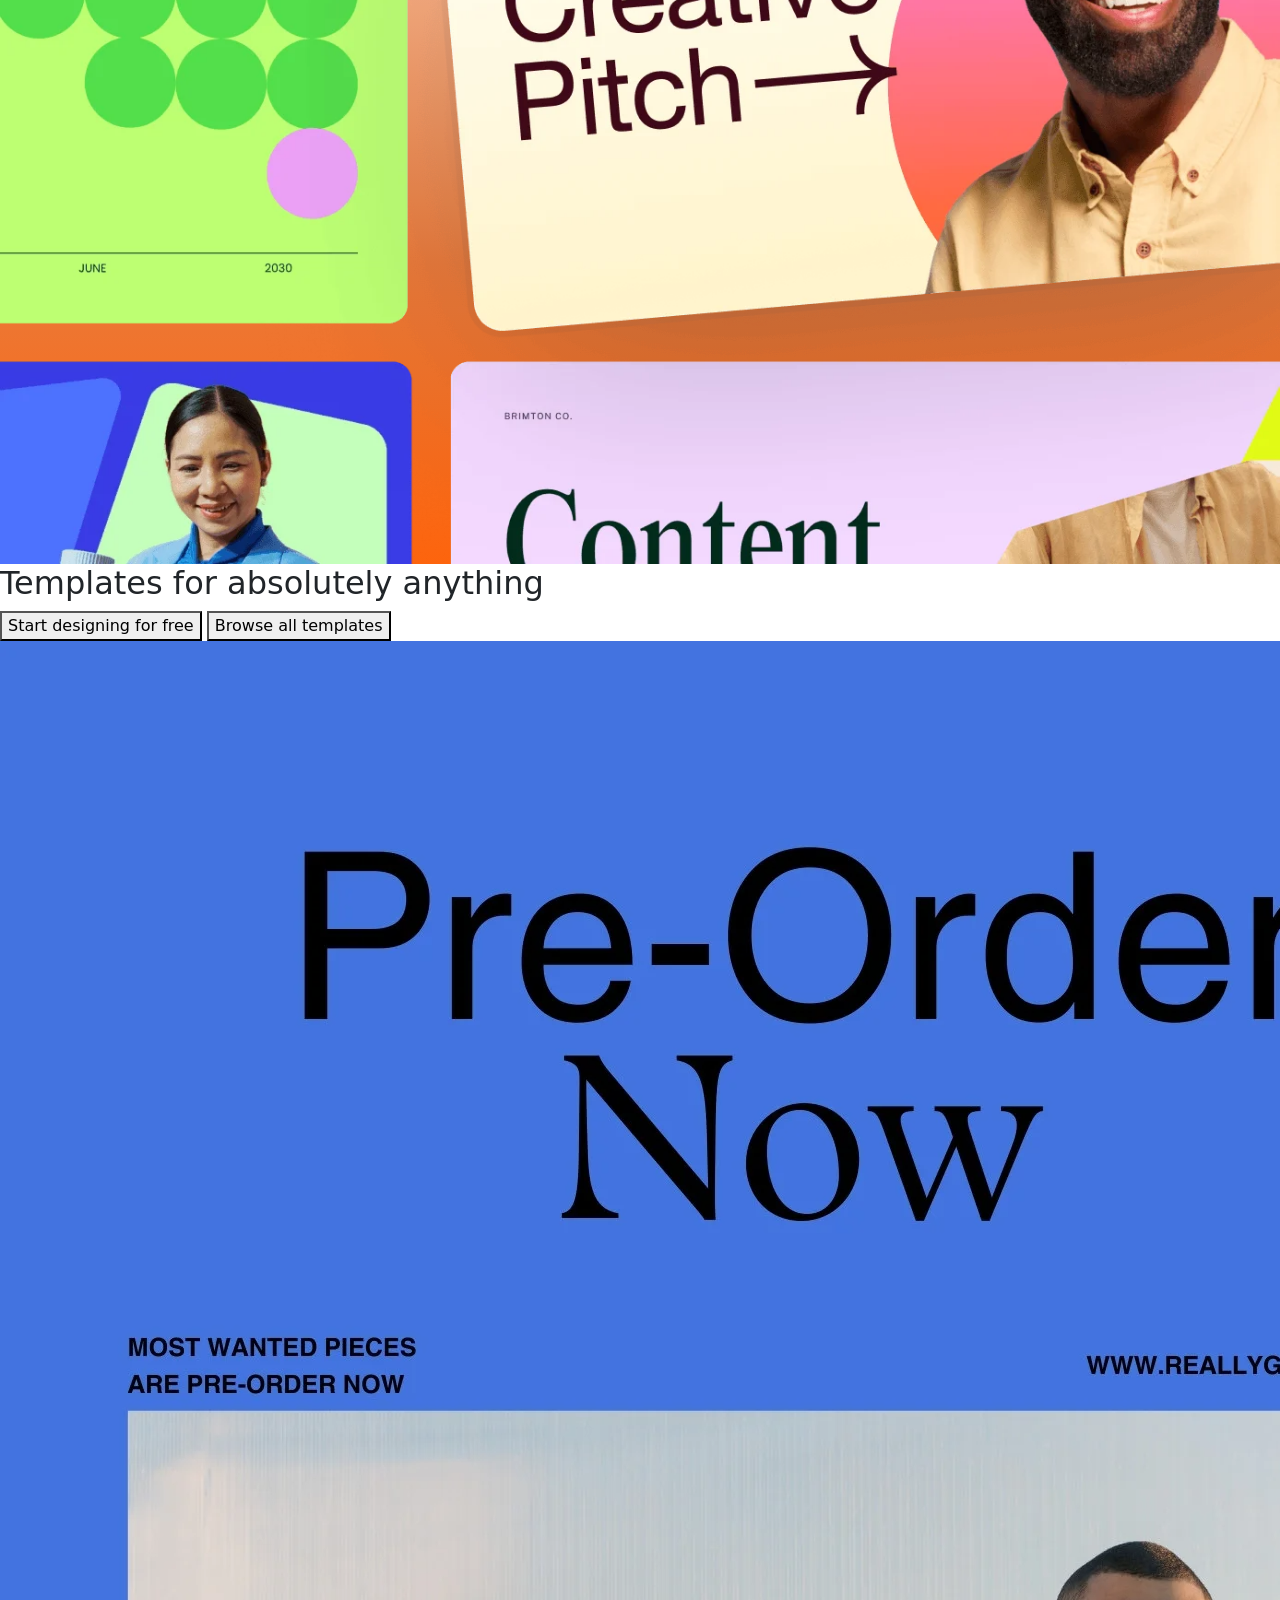
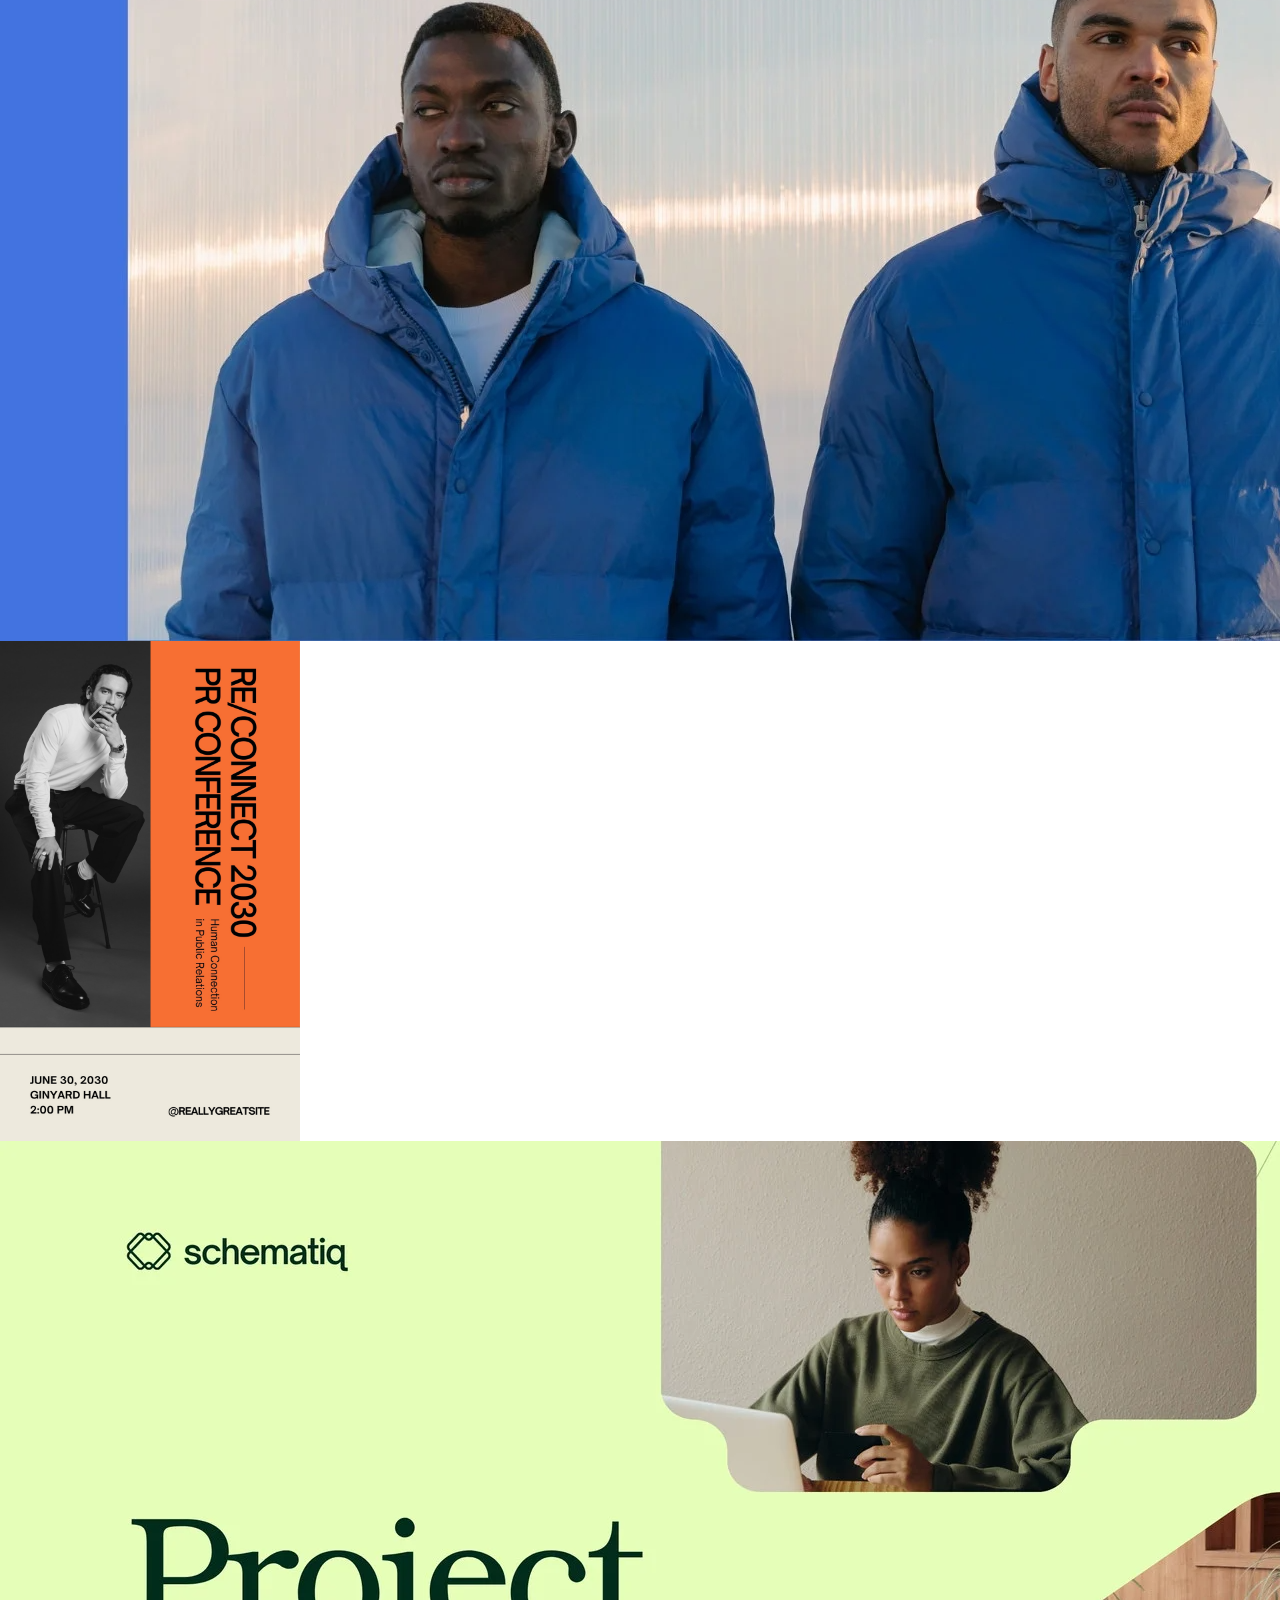
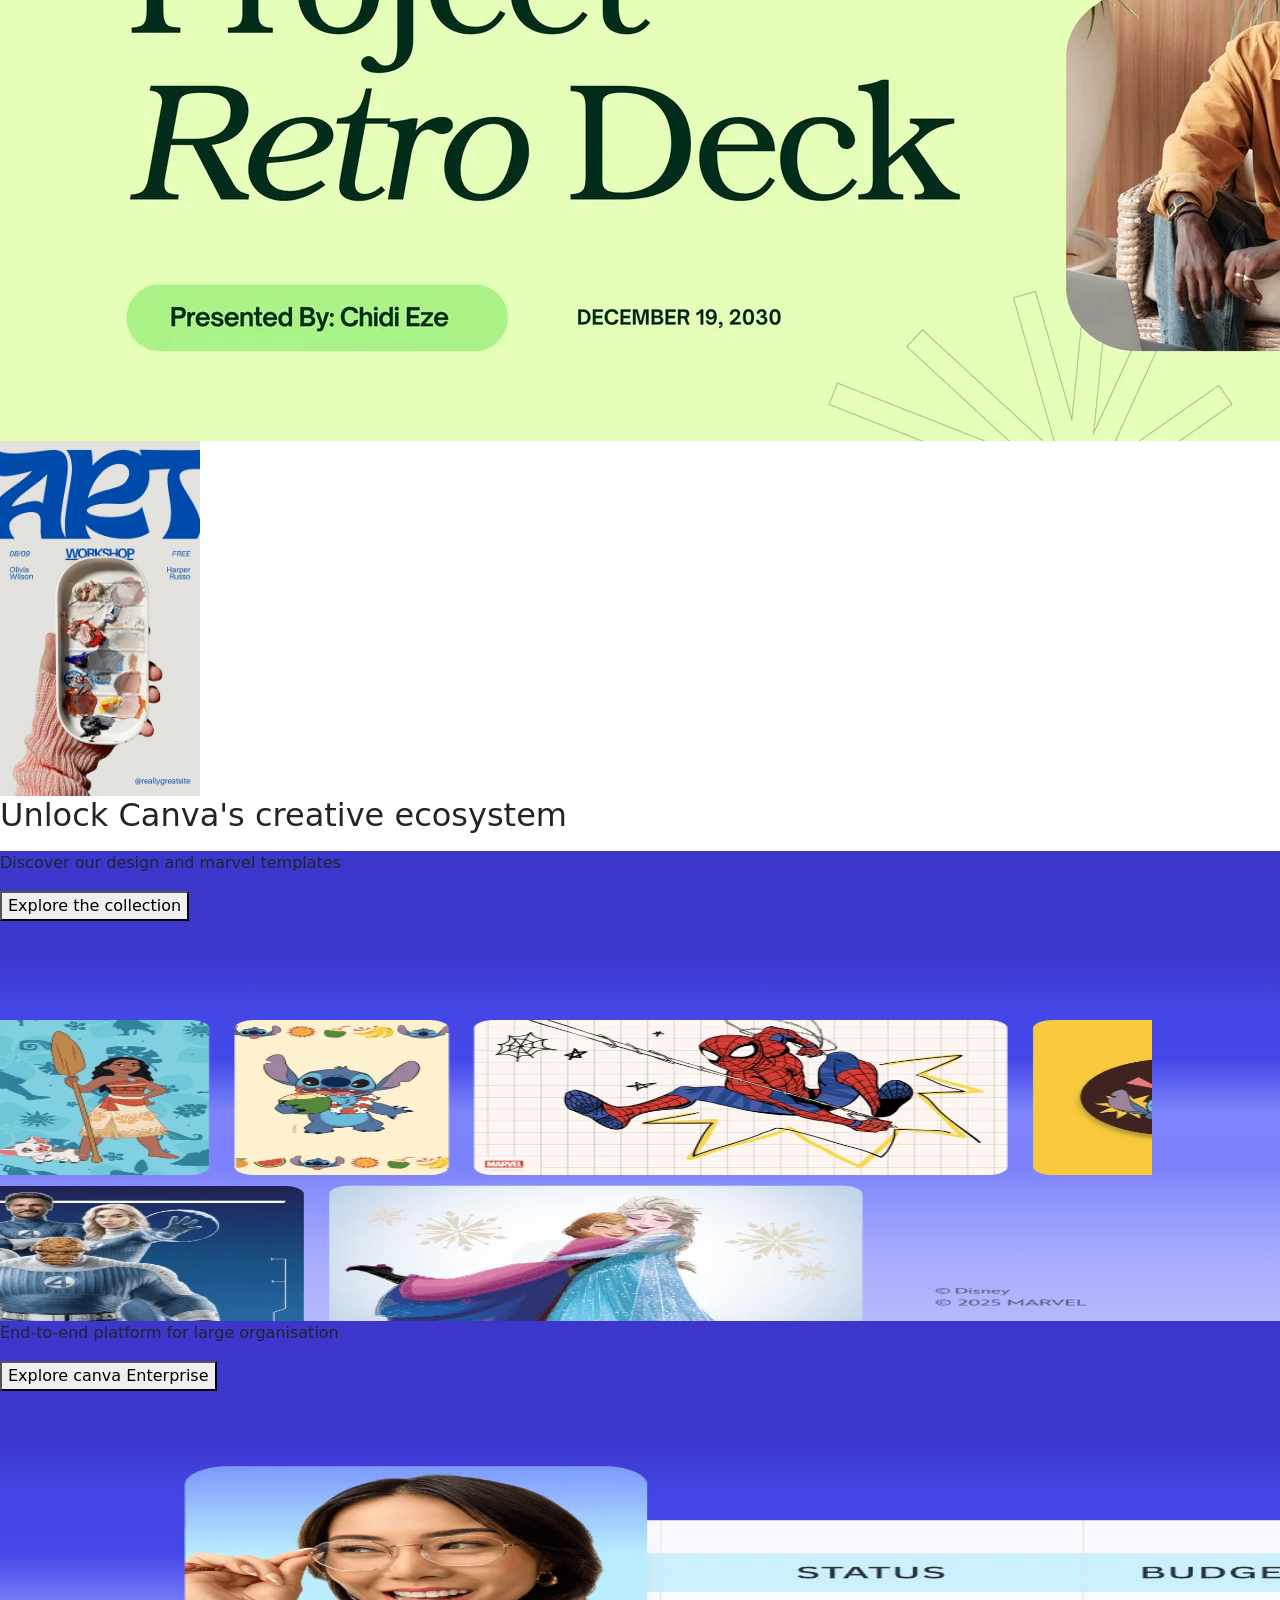
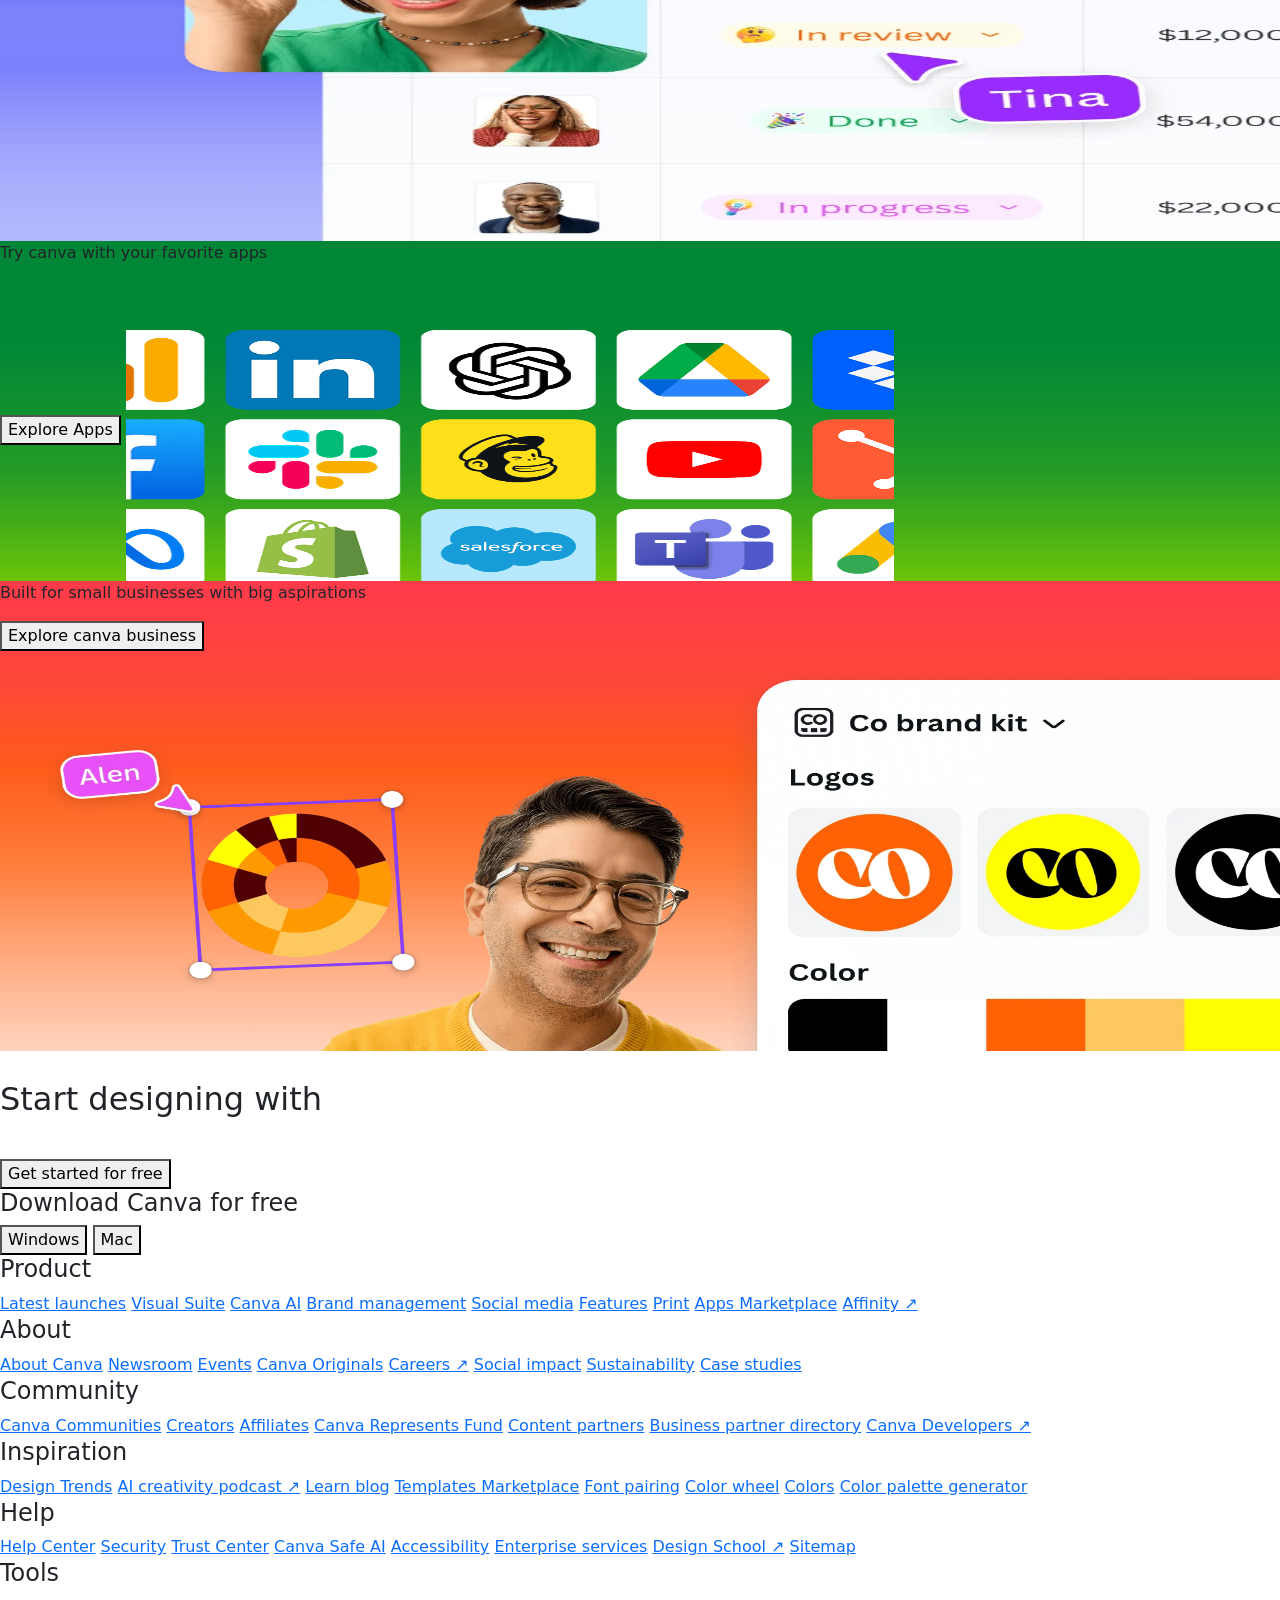
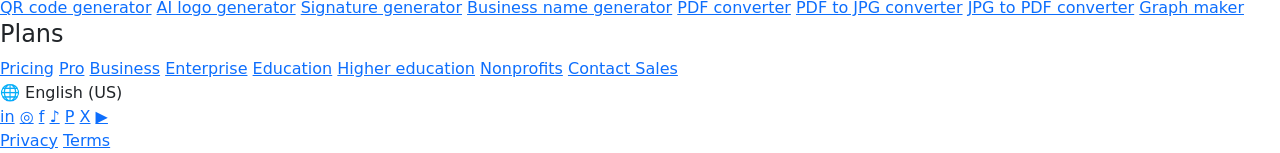
==== commit c8601f4a: "Updated Version" ====
--- a/index.html
+++ b/index.html
@@ -1,265 +1,640 @@
 <!DOCTYPE html>
 <html lang="en">
+
 <head>
     <meta charset="UTF-8">
     <meta name="viewport" content="width=device-width, initial-scale=1.0">
-    <meta http-equiv="X-UA-Compatible" content="ie=edge">
-    <title>Canva</title>
-
-    <link href="https://cdn.jsdelivr.net/npm/bootstrap@5.3.8/dist/css/bootstrap.min.css" rel="stylesheet" integrity="sha384-sRIl4kxILFvY47J16cr9ZwB07vP4J8+LH7qKQnuqkuIAvNWLzeN8tE5YBujZqJLB" crossorigin="anonymous">
-    <link rel="stylesheet" href="Style.css">
+    <title>Project canva homepage demo</title>
+
+    <link href="https://cdn.jsdelivr.net/npm/bootstrap@5.3.8/dist/css/bootstrap.min.css" rel="stylesheet"
+        integrity="sha384-sRIl4kxILFvY47J16cr9ZwB07vP4J8+LH7qKQnuqkuIAvNWLzeN8tE5YBujZqJLB" crossorigin="anonymous">
+    <link rel="stylesheet" href="style.css">
 </head>
+
 <body>
-
-    <div class="All">
-        <nav class="Nav-bar">
-            <img src="./imgi_1_856bac30504ecac8dbd38dbee61de1f1.png" alt="img">
-
-            <ul>
-                <li>
-                        <a href="">Design</a>
-                        <div class="dropdown">
-                            <div class="dropdown-column" >
-                                 <a href="">Digital design</a>
-                            <a href="" 
-                            class="featured">Sheets</a>
-                            </div>
-                        </div>
+    <div class="header">
+        <nav class="navbar">
+            <img src="./firstImage.png" alt="img">
+            <ul class="nav-links">
+                <li class="nav-item">
+                    <a>Design</a>
+                    <div class="dropdown">
+                        <div class="dropdown-column">
+                            <a href="#">Digital design</a>
+                            <a href="#" class="featured">Sheets</a>
+                            <a href="#">Docs</a>
+                            <a href="#">Whiteboards</a>
+                            <a href="#">Presentations</a>
+                            <a href="#">Social</a>
+                            <a href="#">Photo Editor</a>
+                            <a href="#">Videos</a>
+                            <a href="#">Print</a>
+                            <a href="#">websites</a>
+                            <a href="#">PDF Editor</a>
+                        </div>
+                        <div class="dropdown-column">
+                            <a href="#">Print design</a>
+                            <a href="#" class="featured">Business Cards</a>
+                            <a href="#">Invitations</a>
+                            <a href="#">Flyers</a>
+                            <a href="#">Brochures</a>
+                            <a href="#">T-Shirts</a>
+                            <a href="#">Mugs</a>
+                            <a href="#">Stickers</a>
+                            <a href="#">Hoodies</a>
+                            <a href="#">Labels</a>
+                            <a href="#">Posters</a>
+                        </div>
+                        <div class="dropdown-column">
+                            <a href="#">Images and photos</a>
+                            <a href="#" class="featured">Photo editor</a>
+                            <a href="#">Background remover</a>
+                            <a href="#">Photo collages</a>
+                            <a href="#">Mockups</a>
+                            <a href="#">AI image generator</a>
+                            <a href="#">AI photo editor</a>
+                            <a href="#">AI art generator</a>
+                            <a href="#">Image enhancer</a>
+                            <a href="#">Draw</a>
+                            <a href="#">Logos</a>
+                        </div>
+                        <div class="dropdown-column">
+                            <a href="#">Videos and audio</a>
+                            <a href="#" class="featured">Video editor</a>
+                            <a href="#">YouTube Video editor</a>
+                            <a href="#">Video trimmer</a>
+                            <a href="#">Online video recorder</a>
+                            <a href="#">Converts video generator</a>
+                            <a href="#">AI video generator</a>
+                            <a href="#">Text to speech voiceover</a>
+                            <a href="#">AI music generator</a>
+                            <a href="#">AI voice generator</a>
+                        </div>
+                    </div>
                 </li>
 
-                     
-                    <li>Product</li>
-                    <li>
-                        <a> Plans </a>
-                        <div class="dropdown">
-                            <div class="dropdown-column">
-                                <a href="">plane</a>
-                                <a href="" class="featured">Campare pricing</a>
-                                <a href="">Pro</a>
-                                <a href="">Business</a>
-                                <a href="">Enterprise</a>
-                                <a href="">Nonprofits</a>
-                                <a href="">Education</a>
-                                <a href="">Higher Education</a>
-                            </div>
-                        </div>
-                    </li>
-                    <li>Business</li>
-                    <li>Education</li>
+                <li class="nav-item">
+                    <a>Product</a>
+                    <div class="dropdown">
+                        <div class="dropdown-column">
+                            <a href="#">Product</a>
+                            <a href="#" class="featured">Latest launches</a>
+                            <a href="#">Visual suite</a>
+                            <a href="#">Brand management</a>
+                            <a href="#">Product features</a>
+                            <a href="#">Apps Marketplace</a>
+                            <a href="#">Template Marketplace</a>
+                        </div>
+                        <div class="dropdown-column">
+                            <a href="#">Canva AI</a>
+                            <a href="#" class="featured">Magic layers</a>
+                            <a href="#">Canva AI assistant</a>
+                            <a href="#">Canva Code</a>
+                            <a href="#">Magic Resize</a>
+                            <a href="3">Magic Animate</a>
+                            <a href="#">Magic Write</a>
+                            <a href="#">Translate</a>
+                            <a href="#">Magic Insights</a>
+                            <a href="#">Magic Formulas</a>
+                            <a href="#">All Canva AI</a>
+                        </div>
+                    </div>
+                </li>
+
+                <li class="nav-item">
+                    <a>Plane</a>
+                    <div class="dropdown">
+                        <div class="dropdown-column">
+                            <a href="#">Plane</a>
+                            <a href="#" class="featured">Compare pricing</a>
+                            <a href="#">Pro</a>
+                            <a href="#">Business</a>
+                            <a href="#">Enterprise</a>
+                            <a href="#">Nonprofits</a>
+                            <a href="#">Education</a>
+                            <a href="#">Higher Education</a>
+                        </div>
+                    </div>
+                </li>
+
+                <li class="nav-item">
+                    <a>Business</a>
+                    <div class="dropdown">
+                        <div class="dropdown column">
+                            <a href="#">canva for business</a>
+                            <a href="#" class="featured">contact sales</a>
+                            <a href="#">Demo video</a>
+                            <a href="#">Business plans</a>
+                            <a href="#">Canva Enterprise</a>
+                            <a href="#">Canva Business</a>
+                            <a href="#">ALL canva for business</a>
+                        </div>
+                        <div class="dropdown-column">
+                            <a href="#">solution</a>
+                            <a href="#" class="featured">Marketing</a>
+                            <a href="#">Sales</a>
+                            <a href="#">IT</a>
+                            <a href="#">Creative</a>
+                            <a href="#">Higher education</a>
+                            <a href="#">Real estate</a>
+                            <a href="#">Goverment</a>
+                            <a href="#">small business</a>
+                            <a href="#">All solution</a>
+                        </div>
+                        <div class="dropdown-column">
+                            <a href="#">features</a>
+                            <a href="#" class="featured">Brand management</a>
+                            <a href="#">Content creation</a>
+                            <a href="#">Team management</a>
+                            <a href="#">Security and SSO</a>
+                            <a href="#">integration apps</a>
+                            <a href="#">Brand templates</a>
+                            <a href="#">All features</a>
+                        </div>
+                        <div class="dropdown-column">
+                            <a href="#">Resources</a>
+                            <a href="#" class="featured">Case studied</a>
+                            <a href="#">Enterprise onboarding</a>
+                            <a href="#">Partners directory</a>
+                            <a href="#" class="heading" style="margin-top: 60px;">Reports</a>
+                            <a href="#">Marketing and AI <span class="new-badge">NEW</span></a>
+                            <a href="#">Visual Comms</a>
+                            <a href="#">TEI of Canva Enterprise</a>
+                            <a href="#">All resources</a>
+                        </div>
+                    </div>
+                </li>
+
+                <li class="nav-item">
+                    <a>Education</a>
+                    <div class="dropdown">
+                        <div class="dropdown-column">
+                            <a href="#">Canva for education</a>
+                            <a href="#" class="featured">Education overview</a>
+                            <a href="#">Canva for students</a>
+                            <a href="#">Education plans</a>
+                        </div>
+                        <div class="dropdown-column">
+                            <a href="#">K-12 teachers</a>
+                            <a href="#" class="featured">canva for teachers</a>
+                            <a href="#">Eligibility guidelines</a>
+                            <a href="#">Teaching resources</a>
+                            <a href="#">Teacher comunities</a>
+                        </div>
+                        <div class="dropdown-column">
+                            <a href="#">K-12 education</a>
+                            <a href="#" class="featured">canva for school and districts</a>
+                            <a href="#">Product features</a>
+                            <a href="#">LMS integration</a>
+                            <a href="#">K-12 case studies</a>
+                            <a href="#">Contact us</a>
+                        </div>
+                        <div class="dropdown-column">
+                            <a href="#">Higher education</a>
+                            <a href="#" class="featured">canva for higher education</a>
+                            <a href="#">Case studies</a>
+                            <a href="#">Contact Campus Sales</a>
+                            <a href="#">Campus solution</a>
+                            <a href="#">Academic success</a>
+                            <a href="#">Accessibility</a>
+                            <a href="#">Brand management</a>
+                            <a href="#">Security and SSO</a>
+                        </div>
+                    </div>
+                </li>
+                <li class="nav-item">
+                    <a>Help</a>
+                    <div class="dropdown">
+                        <div class="dropdown-column">
+                            <a href="#">Help</a>
+                            <a href="#" class="featured">help center</a>
+                            <a href="#">design school</a>
+                        </div>
+                        <div class="dropdown-column">
+                            <a href="#">Create guides</a>
+                            <a href="#" class="featured">Logos</a>
+                            <a href="#">Flyers</a>
+                            <a href="#">Banners</a>
+                            <a href="#">Posters</a>
+                            <a href="#">Resumes</a>
+                            <a href="#">Photo collages</a>
+                            <a href="#">YouTube thumbnails</a>
+                            <a href="#">ALL create</a>
+                        </div>
+                    </div>
+                </li>
             </ul>
-
-            <div class="Space">
-                <div class="Sign-up">
-                    <a href="">Sign up</a>
-                </div>
-                <div class="Login">
-                    <a href="">Log in</a>
-                </div>
+            <div class="navbar-right">
+                <a href="./signUp.html" class="signup-link">sign up</a>
+                <!-- <button"  class="login-btn"> <a href="./Login.html"></a> Login</a></button> -->
+                 <div class="Signn">
+                    <a href="./Login.html" class="login-btn" >Log in</a>
+                 </div>
+                 
             </div>
         </nav>
-        
-        <section class="mr">
-            <h1>What will you design today?</h1>
-            <p>make AI-powered social posts, videos, presentation, and more with canva</p>
-            <button class="start-btn">Start designing</button class="start-btn"  >
+
+        <section class="second">
+            <h1>What will you design today</h1>
+            <p>Make AI-powered social posts, videos, presentations, and more with Canva.</p>
+            <button class="start-btn">start designing</button>
         </section>
-
-     
-            <div class="Top-Emoji">
-                <div><img src="./imgi_2_floating-elements-font.png" alt=""></div>
-                <div><img src="./imgi_3_floating-elements-ai-image.png" alt=""></div>
-                <div><img src="./imgi_4_floating-elements-social.png" alt=""></div>
-                <div><img src="./imgi_5_floating-elements-video.png" alt=""></div>
-    
-            </div>
-    
-            <div class="Bottom-Emoji">
-                <div><img src="./imgi_6_floating-elements-color-wheel.png" alt=""></div>
-                <div><img src="./imgi_7_floating-elements-sticky.png" alt=""></div>
-                <div><img src="./imgi_8_floating-elements-canva-ai.png" alt=""></div>
-                <div><img src="./imgi_9_floating-elements-background-remover.png" alt=""></div>
-                <div><img src="./imgi_10_floating-elements-code (1).png" alt=""></div>
-    
-            </div>
-    
-    </div>
-
-    <div class="Borderr">
-        <div class="Tools">
-            <span>Tools to power your best work</span>
-        </div>
-    </div>
-        
-
-
-    <div>
-        <h1>Tools to power your best work</h1>
-        
-        <ul class="border">
-            <li class="John"><img src="./canvaImages/imgi_21_default.png" alt="img">AI</li>
-            <li class="Ben"><img src="./canvaImages/imgi_24_default.png" alt="img">presentations</li>
-            <li class="Joy"><img src="./canvaImages/imgi_22_default.png" alt="img">Social</li>
-            <li class="Abel"><img src="./canvaImages/imgi_23_default.png" alt="img">Video</li>
-        </ul>
-    </div>
-
-    <!-- Cards -->
+        <div class="icons-row">
+            <img src="./imgi_2_floating-elements-font.png" class="icon-box" alt="image">
+            <img src="./imgi_3_floating-elements-ai-image.png" class="icon-box circle" alt="image">
+            <img src="./imgi_4_floating-elements-social.png" class="icon-box" alt="image">
+            <img src="./imgi_5_floating-elements-video.png" class="icon-box" alt="image">
+        </div>
+
+        <div class="icons-row bottom">
+            <img src="/imgi_6_floating-elements-color-wheel.png" class="icon-box circle" alt="image">
+            <img src="./imgi_7_floating-elements-sticky.png" class="icon-box" alt="image">
+            <img src="./imgi_8_floating-elements-canva-ai.png" class="icon-box circle" alt="image">
+            <img src="./imgi_9_floating-elements-background-remover.png" class="icon-box circle" alt="image">
+            <img src="./imgi_10_floating-elements-code (1).png" class="icon-box circle" alt="image">
+        </div>
+
+    </div>
+
+
+    <section class="tools-section">
+        <h2>Tools to power your best work</h2>
+
+        <div class="tools-pills-wrapper">
+            <div class="tools-pills">
+                <button class="pill pill-active">
+                    <span class="pill-icon">
+                        <img src="./canvaImages/imgi_21_default.png" alt="img">
+                    </span>AI
+                </button>
+                <button class="pill">
+                    <span class="pill-icon">
+                        <img src="./canvaImages/imgi_24_default.png" alt="img">
+                    </span>presentation
+                </button>
+                <button class="pill">
+                    <span class="pill-icon">
+                        <img src="./canvaImages/imgi_22_default.png" alt="img">
+                    </span>Social
+                </button>
+                <button class="pill">
+                    <span class="pill-icon">
+                        <img src="./canvaImages/imgi_23_default.png" alt="img">Video
+                    </span>
+                </button>
+            </div>
+        </div>
+    </section>
+
     <div id="carouselExample" class="carousel slide">
         <div class="carousel-inner">
-            <div class="carousel-item active">
-              
-                <div class="grid">
-                    
-                    <div class="item" style="background: linear-gradient(to bottom, #d800ff 0%, white);" id="wider">
-                        <h2>Turn your image into an editable <br> layout with Magic Layers</h2>
-                        <button>Explore Magic Layers</button>
-                        <img src="./imageye___-_imgi_519_magic_layers_23.png" alt="img">
-                    </div>
-                    <div class="item" id="Item1" style="background: linear-gradient(to bottom, #ff2353 0%, #ff6838 100%);">
-                        <h2>Clean up photos <br> with Magic Eraser</h2>
-                        <button>Explore Magic Layers</button>
-                        <img src="./imageye___-_imgi_520_ai-magic-eraser-2-3_ssa.png" alt="">
-                    </div>
-                    <div class="item" style="background: linear-gradient(180deg, #ffd9dc 0%, #fbc2ca 100%)">
+                <div class="carousel-item active">
+                    <div class="grid-container">
+                        <div class="item"
+                            style="background-image: linear-gradient(to bottom, #d800ff 0%, white);"
+                            id="wider">
+                            <h2>Turn your image into an editable <br> layout with magic layers</h2>
+                            <button class="explore-btn">Explore Magic Laters</button>
+                            <img src="./imageye___-_imgi_519_magic_layers_23.png" alt="image" width="100%" height="400px">
+                        </div>
+                        <div class="item"
+                            style="background-image:linear-gradient(to bottom, #ff2353 0%, #ff6838, #fb9f83 );">
+                            <h2>Clean up photos <br> with magic Eraser</h2>
+                            <button class="explore-btn">Explore Magic Eraser</button>
+                            <img class="Ben"  src="./imageye___-_imgi_520_ai-magic-eraser-2-3_ssa.png" alt="image" width="100%" height="310px" >
+                        </div>
+                        <div class="item" style="background: #FFD6D8;">
+                            <div class="Black"><h2">Remove image and <br> video backgrounds <br> in one click</h2></div>
+                            <button class="explore-btn">Explore Background Remover</button>
+                            <img src="./imageye___-_imgi_534_social-bgremover-2-3_ssa.png" alt=""   width="100%" height="450px">
+                        </div>
+                        <div class="item" style="background: linear-gradient(to bottom, #008be3 0%, #00b4d8 50%, #8ae0ed 100%" id="wider">
+                            <h2>Elevate your writing with magic write</h2>
+                            <button class="explore-btn">Explore Magic Write</button>
+                            <img src="./imageye___-_imgi_14_ai-magic-write-2-3_ssa.png" alt="" width="100%" height="400px">
+                        </div>
+                    </div>
+                </div>
+            <div class="carousel-item">
+                 <div class="grid-container">
+                    <div class="item"
+                        style="background-image:linear-gradient(to bottom, #F06009, #E08222, #E7670F, #DF8021, #DE6E15);"
+                        id="wider">
+                        <h2>Create presentations <br> that engage and inspire</h2>
+                        <button class="explore-btn">Explore Presentation</button>
+                        <img src="./imageye___-_imgi_15_presentations-2-3_ssa.png" class="d-block w-100" alt="..." width="100%" height="400px">
+                    </div>
+                    <div class="item" style="background: #FFD6D8;">
+                        <h2>Find your perfect <br> presentation template</h2>
+                        <button class="explore-btn">Explore Templates</button>
+                        <img src="./imgi_16_presentations_spotlight_clone_en.png" alt="" width="100%" height="400px">  
+                    </div>
+                    <div class="item" style="background: #FFB8BB;">
+                        <h2>Stay on-brand <br> with Brand kit</h2>
+                        <button class="explore-btn">Explore Brand Kit</button>
+                        <img src="./imageye___-_imgi_17_presentations-brand-kit-1-3_ssa.png" alt="" width="100%" height="400px">
+                    </div>
+                    <div class="item" style="background-color: #FFE9AC" id="wider">
+                        <h2>Bring your presentation <br> to life with animations</h2>
+                        <button class="explore-btn">Explore Animations</button>
+                        <img src="./imageye___-_imgi_539_presentations-animations-1-3_ssa.png" alt="" width="100%" height="400px">
+                    </div>
+                </div>
+            </div>
+            <div class="carousel-item">
+                 <div class="grid-container">
+                    <div class="item" style="background-image: linear-gradient(to bottom, #ff2a4b 0%, #f1eced 100%);"
+                        id="wider">
+                        <h2>Effortlessly create your next <br> video with trending templates</p>
+                        <button class="explore-btn">Explore the  collection</button>
+                        <img src="./imageye___-_imgi_19_social-templates-2-3_ssa.png" class="d-block w-100" alt="..." width="100%" height="400px">
+                    </div>
+                    <div class="item" style="background: #FFD6D8;">
                         <h2>Remove image and <br> video backgrounds <br> in one click</h2>
-                        <button>Explore Background Remover</button>
-                        <img src="" alt="">
-                    </div>
-                    <div class="item" style="background: linear-gradient(to bottom, #008be3 0%, #00b4d8 50%, #8ae0ed 100%);" id="wider">
-                        <h2>Elevate your writing with Magic Write</h2>
-                        <button>Explore Magic Write</button>
-                        <img src="" alt="">
+                        <button class="explore-btn">Explore background remover</button>
+                        <img src="./imageye___-_imgi_534_social-bgremover-2-3_ssa.png" alt="" width="100%" height="400px">
+                    </div>
+                    <div class="item" style="background: #FFD6D8;">
+                        <h2>Sharpen any photo <br> with image upscaler</h2>
+                        <button class="explore-btn">Explore Image Upscaler</button>
+                        <img src="./imageye___-_imgi_541_social-upscale-2-3_ssa.png" alt="" width="100%" height="400px">
+                    </div>
+                    <div class="item" style="background: #FFB8BB;" id="wider">
+                         <h2>Resize designs instantly for any channel</h2>
+                        <button class="explore-btn">Explore Resize</button>
+                         <img src="./imageye___-_imgi_542_social-resize-1-3_ssa.png" alt="" width="90%" height="400px">
                     </div>
                 </div>
             </div>
             <div class="carousel-item">
-                <div class="grid">
-                    <div class="item" style="background: linear-gradient(to bottom, #f05a00 0%, #f4f4f4 100%)" id="wider">
-                        <h2>Crate Presentations <br> that engage and inspire</h2>
-                        <button>Explore Presentations</button>
-                        <img src="" alt="">
-                    </div>
-                    <div class="item" style="background-color: #FFDAC4">
-                        <h2>FInd your perfect <br> presentation template </h2>
-                        <button>Explore templates</button>
-                        <img src="" alt="">
-                    </div>
-                    <div class="item" style="background-color: #FFDAC4">
-                        <h2>Stay on-brand<br> with brand kit </h2>
-                        <button>Explore brand kit</button>
-                        <img src="" alt="">
-                    </div>
-                    <div class="item" style="background-color:#FFE9AC" id="wider">
-                        <h2>Bring your presentation<br> to life with animations</h2>
-                        <button>Explore animations</button>
-                        <img src="" alt="">
+                <div class="grid-container">
+                    <div class="item"
+                        style="background: linear-gradient(to bottom, #ff2a4b 0%, #f1eced 100%);"
+                        id="wider">
+                        <h2>Effortlessly turn clips to <br> content with our video editor</h2>
+                        <button class="explore-btn">Explore video editor</button>
+                        <img src="./imageye___-_imgi_22_video-editor-2-3_ssa.png" class="d-block w-100" alt="..." width="90%" height="500px">
+                    </div>
+                    <div class="item" style="background: #F9DEFB;">
+                        <h2>All your video <br> template in one place</h2>
+                        <button class="explore-btn">Explore video template</button>
+                        <img src="./imageye___-_imgi_544_video-marketplace-2-3_ssa.png" alt="" width="100%" height="400px">
+                    </div>
+                    <div class="item" style="background: #F9DEFB;">
+                        <h2>Studio quality stock <br> videos for every project</h2>
+                        <button class="explore-btn">Explore stock video</button>
+                        <img src="./imageye___-_imgi_545_video-stock-2-3_ssa.png" alt="" width="100%" height="400px">
+                    </div>
+                    <div class="item" style="background: #F3BDF8;" id="wider">
+                        <h2>Build engagement with <br> AI-powered captions</h2>
+                        <button class="explore-btn">Explore caption</button>
+                        <img src="./imageye___-_imgi_25_video-captions-2-3_ssa.png" alt="" width="100%" height="400px">
                     </div>
                 </div>
             </div>
-            <div class="carousel-item">
-                <div class="grid">
-                    <div class="item" style="background: linear-gradient(to bottom, #ff2a4b 0%, #f1eced 100%)" id="wider">
-                        <h2>Effortlessly create your next <br> video with trending templates</h2>
-                        <button>Explore the collectionn</button>
-                        <img src="" alt="">
-                    </div>
-                    <div class="item" style="background-color: #FFD6D8;">
-                        <h2>Remove image and <br> video backgrounds <br> in one click</h2>
-                        <button>Explore Background Remover</button>
-                        <img src="" alt="">
-                    </div>
-                    <div class="item" style="background-color: #FFD6D8;">
-                        <h2>Sharpen any phote <br> with image Upscalar</h2>
-                        <button>Explore image Upscalar</button>
-                        <img src="" alt="">
-                    </div>
-                    <div class="item" style="background-color: #FFB8BB" id="wider">
-                        <h2>Resize designs instantly for any channel</h2>
-                        <button>Explore Magic Resize</button>
-                        <img src="" alt="">
-                    </div>
-                </div>
-            </div>
-            <div class="carousel-item">
-                <div class="grid">
-                    <div class="item" style="background: linear-gradient(to bottom, #d800ff 0%, #f5f2f5 100%)" id="wider">
-                        <h2>Effortlessly turn clips to<br> content with our video editor</h2>
-                        <button>Explore Video Editor</button>
-                        <img src="" alt="">
-                    </div>
-                    <div class="item" style="background-color: #F9DEFB;">
-                        <h2>All your video <br> templates in one place</h2>
-                        <button>Explore video templates</button>
-                        <img src="" alt="">
-                    </div>
-                    <div class="item" style="background-color: #F9DEFB;">
-                        <h2>Studio quality stock <br> videos for every project</h2>
-                        <button>Explore stock videos</button>
-                        <img src="" alt="">
-                    </div>
-                    <div class="item" style="background-color: #F3BDF8;" id="wider">
-                        <h2>Boost engagement with <br> AI-powered captions</h2>
-                        <button>Explore Captions</button>
-                        <img src="" alt="">
-                    </div>
-                </div>
-            </div>
+
         </div>
         <button class="carousel-control-prev" type="button" data-bs-target="#carouselExample" data-bs-slide="prev">
-            <span class="carousel-control-prev-icon" aria-hidden="true"></span>
-            <span class="visually-hidden">Previous</span>
+        <span class="carousel-control-prev-icon" aria-hidden="true"></span>
+        <span class="visually-hidden"></span>
         </button>
-        <button class="carousel-control-next" type="button" data-bs-target="#carouselExample" data-bs-slide="next">
-            <span class="carousel-control-next-icon" aria-hidden="true"></span>
-            <span class="visually-hidden">Next</span>
+         <button class="carousel-control-next" type="button" data-bs-target="#carouselExample" data-bs-slide="next">
+        <span class="carousel-control-next-icon" aria-hidden="true"></span>
+        <span class="visually-hidden"></span>
         </button>
     </div>
 
 
-    <script src="https://cdn.jsdelivr.net/npm/bootstrap@5.3.8/dist/js/bootstrap.bundle.min.js" integrity="sha384-FKyoEForCGlyvwx9Hj09JcYn3nv7wiPVlz7YYwJrWVcXK/BmnVDxM+D2scQbITxI" crossorigin="anonymous"></script>
+    <section class="section">
+        <h2>All the tools.All in one place.</h2>
+        <div class="tools-grid">
+            <div class="tools"
+                style="background-image: linear-gradient(to bottom, #912CFE, #6331FB, #5140F2, #3A66D8, #1E92C0, #69D2E1, #2EB2C3, #33B5C6);">
+                <h2 style="color: white;">Meet the visual suite </h2>
+                <p>Your entire workflow in one place for seamless creation <br> and collaboration, powered by AI.</p>
+                <button class="explore-btn">Explore visual suite</button>
+                <img src="./imgi_547_visual-suite.png" alt="img" width="100%">
+            </div>
+            <div class="tools"
+                style="background-image: linear-gradient(to bottom,  #FEBE97, #FEB387, #FEB387, #EA7A3A, #FD640D);">
+                <h2>Present with impact</h2>
+                <p class="h">Reimagine presentations with cinematic visuals, smart <br> collaboration, and AI-powered tools.</p>
+                <button class="explore-btn">Try presentation </button>
+                <img src="./imgi_16_presentations_spotlight_clone_en.png" alt="img" width="100%">
+            </div>
+        </div>
+    </section>
+
+
+<section class="templates-hero">
+    <h2>Templates for absolutely anything</h2>
+    <div class="templates-hero-buttons">
+        <button class="btn-primary">Start designing for free</button>
+        <button class="btn-secondary">Browse all templates</button>
+    </div>
+</section>
+
+<div id="carouselone" class="carousel slide" data-bs-ride="carousel">
+    <div class="carousel-inner">
+
+        <div class="carousel-item active">
+            <div class="template-grid">
+                <img src="./first man.png" class="template-img tall" alt="">
+                <img src="./900w-l-8ooEe2qwI.jpg" alt="" width="300px" height="500px">
+                <img src="./imageye___-_imgi_148_1600w-1J5I5mGAKYA.png" class="template-img" alt="">
+                <img src="./imageye___-_imgi_222_900w-HhcBb0oC7iU.png" width="200px">
+            </div>
+        </div>
+
+        <div class="carousel-item">
+            <div class="template-grid">
+                <img src="./This.png" class="template-img" alt="">
+                <img src="./imageye___-_imgi_78_1600w-fhv-Lmq1eIg.png" class="template-img wide" alt="">
+                <img src="./618w-ZR4mGpNeq5c.webp" class="template-img" alt="">
+                <img src="./imagestyle/image copy 18.png" class="template-img" alt="">
+            </div>
+        </div>
+
+        <div class="carousel-item">
+            <div class="template-grid">
+                <img src="./imagestyle/image copy 11.png" class="template-img tall" alt="">
+                <img src="./imageye___-_imgi_225_1600w-TDhQ48on0vc.png" class="template-img" alt="">
+                <img src="./imageye___-_imgi_308_1600w-916BKLacHYk.png" class="template-img wide" alt="">
+                <img src="./imageye___-_imgi_311_1131w-5bLAFCSue-I.png" class="template-img" alt="">
+            </div>
+        </div>
+
+    </div>
+
+    <button class="carousel-control-prev" type="button" data-bs-target="#carouselone" data-bs-slide="prev">
+        <span class="carousel-control-prev-icon" aria-hidden="true"></span>
+        <span class="visually-hidden">Previous</span>
+    </button>
+    <button class="carousel-control-next" type="button" data-bs-target="#carouselone" data-bs-slide="next">
+        <span class="carousel-control-next-icon" aria-hidden="true"></span>
+        <span class="visually-hidden">Next</span>
+    </button>
+</div>
+
+<section class="table">
+    <h2>Unlock Canva's creative ecosystem</h2>
+</section>
+
+<div class="bank">
+    <div class="vault">
+        <div class="gold" style="background-image: linear-gradient(to bottom, #3C36CD, #3C37CD, #3C36CC, #4446E5, #4548E8, #7D84FB, #7B81FB, #969BFC, #ABAFFD, #B4B8FD);" id="wider">
+            <p>Discover our design and marvel templates</p>
+            <button class="bank-btn">Explore the collection</button>
+            <img src="./imageye___-_imgi_512_disney-small.png" alt="" width="90%" height="400px">
+        </div>
+        <div class="gold" style="background-image: linear-gradient(to bottom, #3C36CD, #3C37CD, #3C36CC, #4446E5, #4548E8, #7D84FB, #7B81FB, #969BFC, #ABAFFD, #B4B8FD);">
+            <p>End-to-end platform for large organisation</p>
+            <button class="bank-btn">Explore canva Enterprise</button>
+            <img class="Correct" src="./Glass.png" alt="" width="100%" height="450px">
+        </div>
+        <div class="gold" style="background-image: linear-gradient(to bottom, #008636, #018736, #038835, #12912E,#239A27, #44AD18, #6BC407);">
+            <p>Try canva with your favorite apps</p>
+            <button class="bank-btn">Explore Apps</button>
+            <img src="./apps.png" alt="" width="60%" height="300px">
+        </div>
+        <div class="gold" style="background-image: linear-gradient(to bottom, #FF3A4B, #FF463B, #FF5C1B, #FE7D3A, #FFAA7F,#FFD3BD);" id="wider">
+            <p>Built for small businesses with big aspirations</p>
+            <button class="bank-btn">Explore canva business</button>
+            <img class="right" src="./miling man.png" alt="" width="100%" height="400px">
+        </div>
+    </div>
+</div>
+
+<div class="start">
+        <h2>
+            Start designing with <span><img width="150" height="100" src="./firstImage.png" alt=""></span>
+        </h2>
+        <div class="button3">
+            <button class="btn3"><span>Get started for free</span></button>
+        </div>
+    </div>
+
+    <footer class="site-footer">
+    <div class="footer-top">
+        <div class="footer-col footer-download">
+            <h4>Download Canva for free</h4>
+            <div class="download-buttons">
+                <button class="download-btn">Windows</button>
+                <button class="download-btn">Mac</button>
+            </div>
+        </div>
+
+        <div class="footer-col">
+            <h4>Product</h4>
+            <a href="#">Latest launches</a>
+            <a href="#">Visual Suite</a>
+            <a href="#">Canva AI</a>
+            <a href="#">Brand management</a>
+            <a href="#">Social media</a>
+            <a href="#">Features</a>
+            <a href="#">Print</a>
+            <a href="#">Apps Marketplace</a>
+            <a href="#">Affinity ↗</a>
+        </div>
+
+        <div class="footer-col">
+            <h4>About</h4>
+            <a href="#">About Canva</a>
+            <a href="#">Newsroom</a>
+            <a href="#">Events</a>
+            <a href="#">Canva Originals</a>
+            <a href="#">Careers ↗</a>
+            <a href="#">Social impact</a>
+            <a href="#">Sustainability</a>
+            <a href="#">Case studies</a>
+
+            <h4 class="footer-sub-heading">Community</h4>
+            <a href="#">Canva Communities</a>
+            <a href="#">Creators</a>
+            <a href="#">Affiliates</a>
+            <a href="#">Canva Represents Fund</a>
+            <a href="#">Content partners</a>
+            <a href="#">Business partner directory</a>
+            <a href="#">Canva Developers ↗</a>
+
+            <h4 class="footer-sub-heading">Inspiration</h4>
+            <a href="#">Design Trends</a>
+            <a href="#">AI creativity podcast ↗</a>
+            <a href="#">Learn blog</a>
+            <a href="#">Templates Marketplace</a>
+            <a href="#">Font pairing</a>
+            <a href="#">Color wheel</a>
+            <a href="#">Colors</a>
+            <a href="#">Color palette generator</a>
+        </div>
+
+        <div class="footer-col">
+            <h4>Help</h4>
+            <a href="#">Help Center</a>
+            <a href="#">Security</a>
+            <a href="#">Trust Center</a>
+            <a href="#">Canva Safe AI</a>
+            <a href="#">Accessibility</a>
+            <a href="#">Enterprise services</a>
+            <a href="#">Design School ↗</a>
+            <a href="#">Sitemap</a>
+
+            <h4 class="footer-sub-heading">Tools</h4>
+            <a href="#">QR code generator</a>
+            <a href="#">AI logo generator</a>
+            <a href="#">Signature generator</a>
+            <a href="#">Business name generator</a>
+            <a href="#">PDF converter</a>
+            <a href="#">PDF to JPG converter</a>
+            <a href="#">JPG to PDF converter</a>
+            <a href="#">Graph maker</a>
+        </div>
+
+        <div class="footer-col">
+            <h4>Plans</h4>
+            <a href="#">Pricing</a>
+            <a href="#">Pro</a>
+            <a href="#">Business</a>
+            <a href="#">Enterprise</a>
+            <a href="#">Education</a>
+            <a href="#">Higher education</a>
+            <a href="#">Nonprofits</a>
+            <a href="#">Contact Sales</a>
+        </div>
+    </div>
+
+    <div class="footer-bottom">
+        <div class="footer-lang">
+            <span class="lang-icon">🌐</span> English (US)
+        </div>
+        <div class="footer-social">
+            <a href="#">in</a>
+            <a href="#">◎</a>
+            <a href="#">f</a>
+            <a href="#">♪</a>
+            <a href="#">P</a>
+            <a href="#">X</a>
+            <a href="#">▶</a>
+        </div>
+        <div class="footer-legal">
+            <a href="#">Privacy</a>
+            <a href="#">Terms</a>
+        </div>
+    </div>
+</footer>
+
+
+
+
+
+
+
+
+
+
+    <script src="https://cdn.jsdelivr.net/npm/bootstrap@5.3.8/dist/js/bootstrap.bundle.min.js"
+        integrity="sha384-FKyoEForCGlyvwx9Hj09JcYn3nv7wiPVlz7YYwJrWVcXK/BmnVDxM+D2scQbITxI"
+        crossorigin="anonymous"></script>
 </body>
 
-
-  <a href="./Login.html">Sign up</a>
-
-  <a href="./signUp.html">Log in</a> 
-
-    <div class="Span">
-        <span>All the tools. All in one place.</span>
-    </div>
-
-    <div class="flex">
-        
-        <!-- <div class="card" style="width: 40rem;">
-
-            <h2>Meet the Visual Suite</h2>
-            <p>Your entire workflow in one place for seamless creation and <br> collaboration, powered by AI.</p>
-            <button>Explore Visual Suite</button>
-            <img src="./imgi_547_visual-suite.png" class="card-img-top" alt="...">
-        </div> -->
-
-        <!-- <div class="card1" style="width: 40rem;"
-
-            <h2>Present with impact</h2>
-            <p>Remagine presentations with cinematic visuals, smart <br> collaboration, and AI-powered tools</p>
-            <button>Try Presentations</button>
-            <img src="./imgi_16_presentations_spotlight_clone_en.png" class="card-img-top" alt="...">
-            
-        </div> -->
-    </div>
-
-    <footer class="footer">
-        <div class="Below">
-            <div>Start designing with <img src="./imgi_1_856bac30504ecac8dbd38dbee61de1f1.png" alt="img"></div>
-            <button>Get started for free</button>
-        </div>
-    </footer>
-
-    
-
-
-
-
-<script src="https://cdn.jsdelivr.net/npm/bootstrap@5.3.8/dist/js/bootstrap.bundle.min.js" integrity="sha384-FKyoEForCGlyvwx9Hj09JcYn3nv7wiPVlz7YYwJrWVcXK/BmnVDxM+D2scQbITxI" crossorigin="anonymous"></script>
-</body>
 </html>
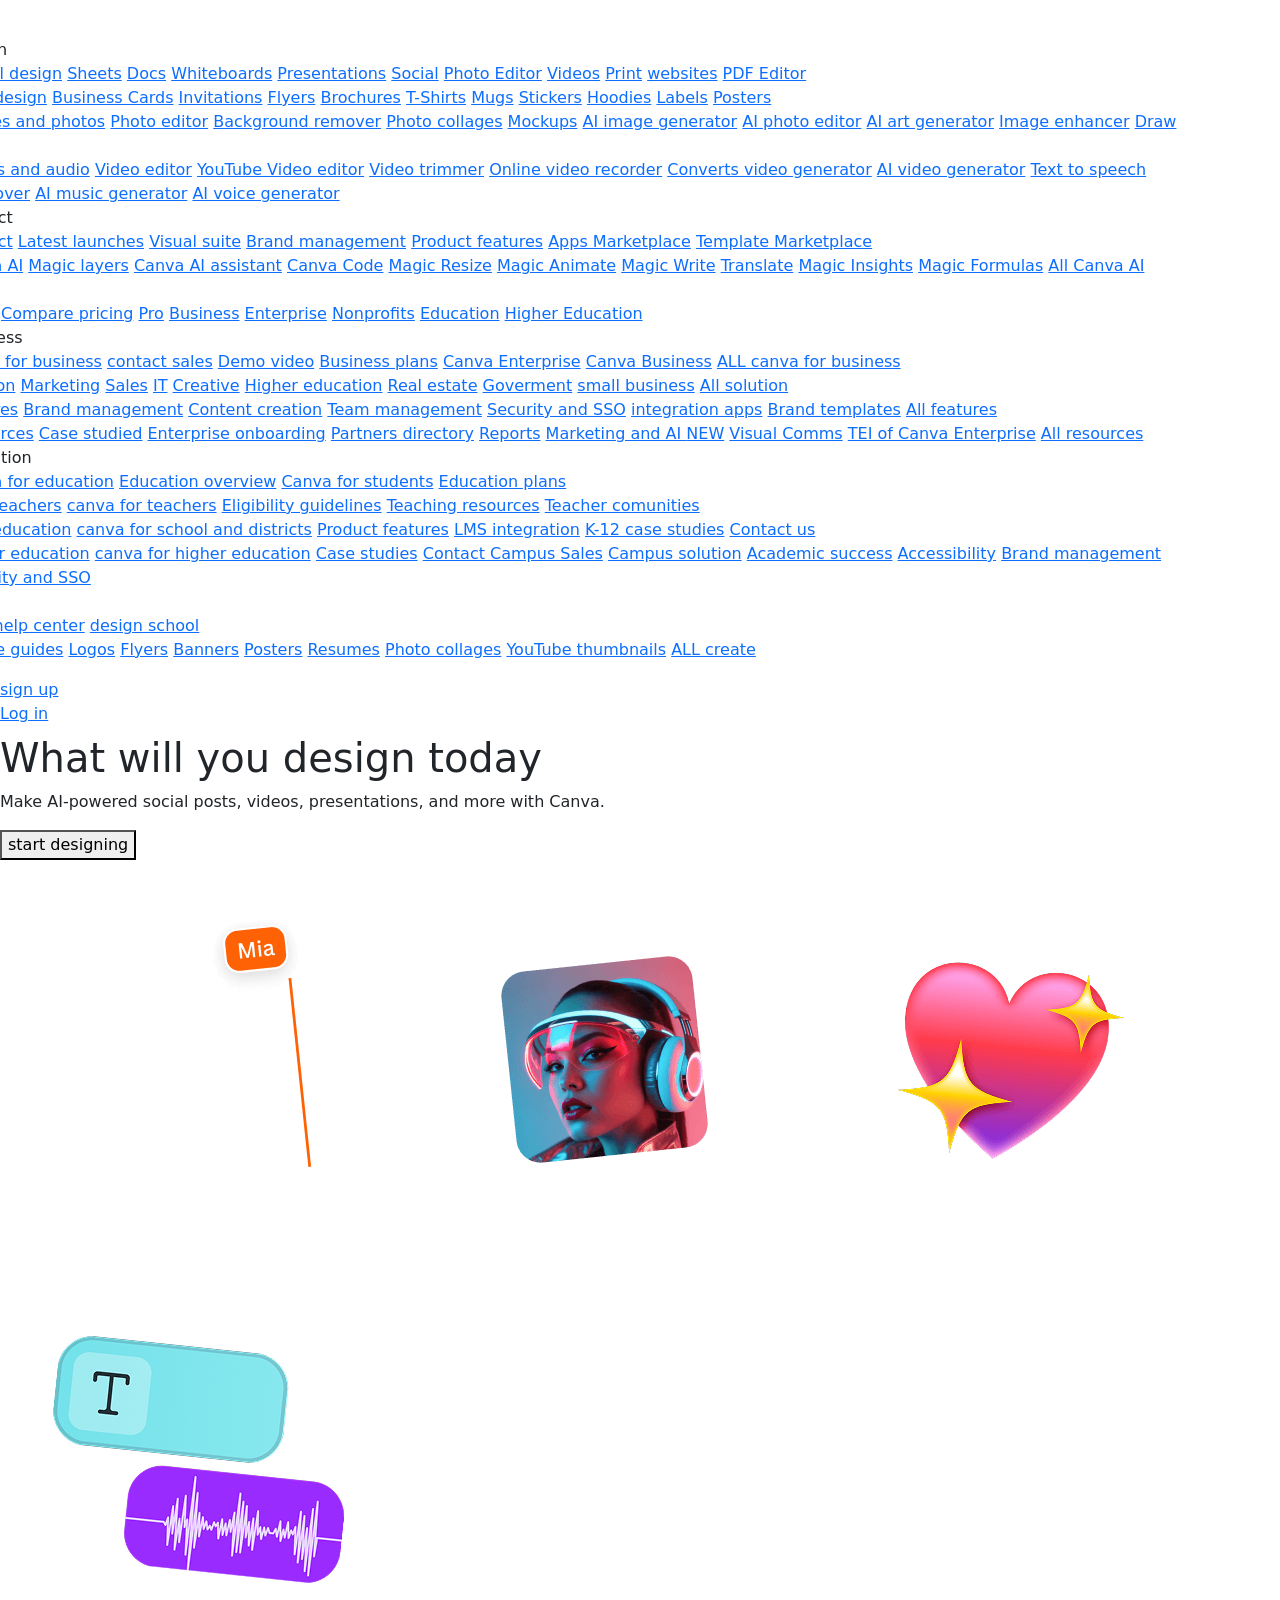
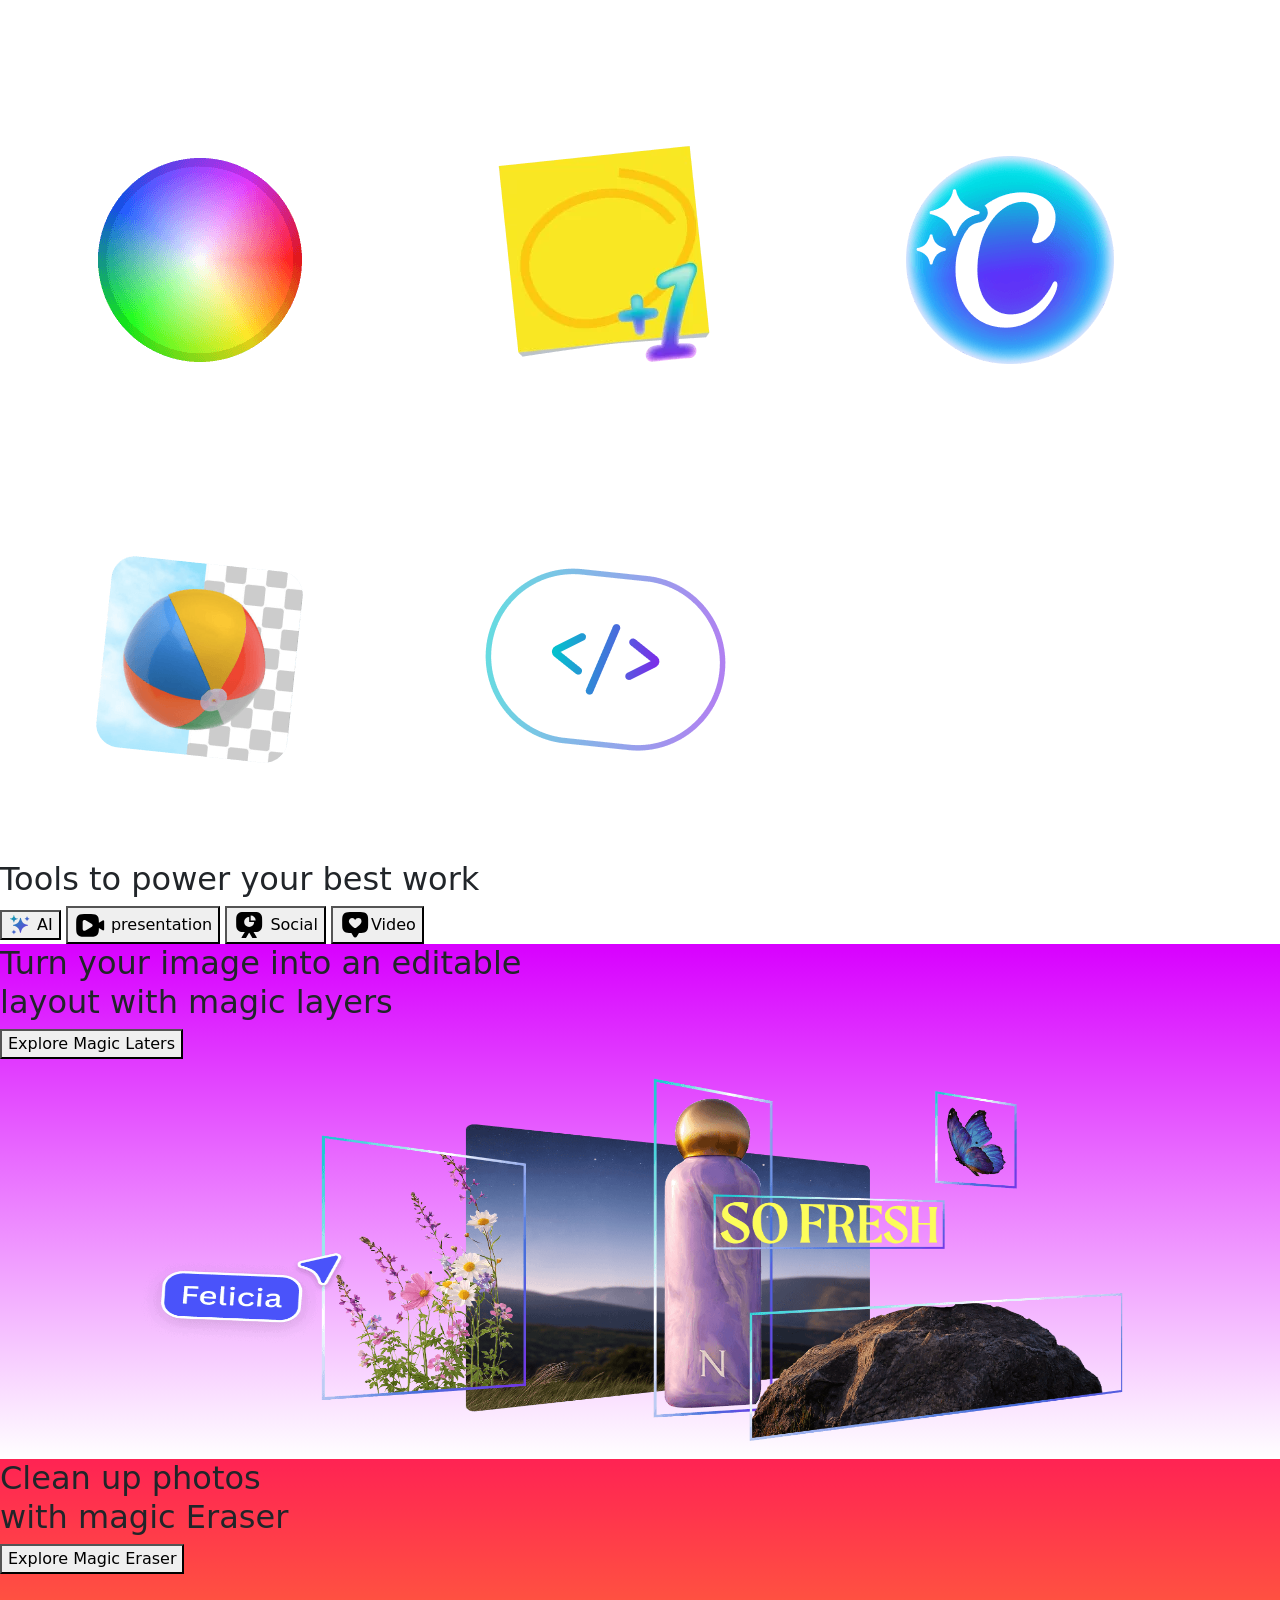
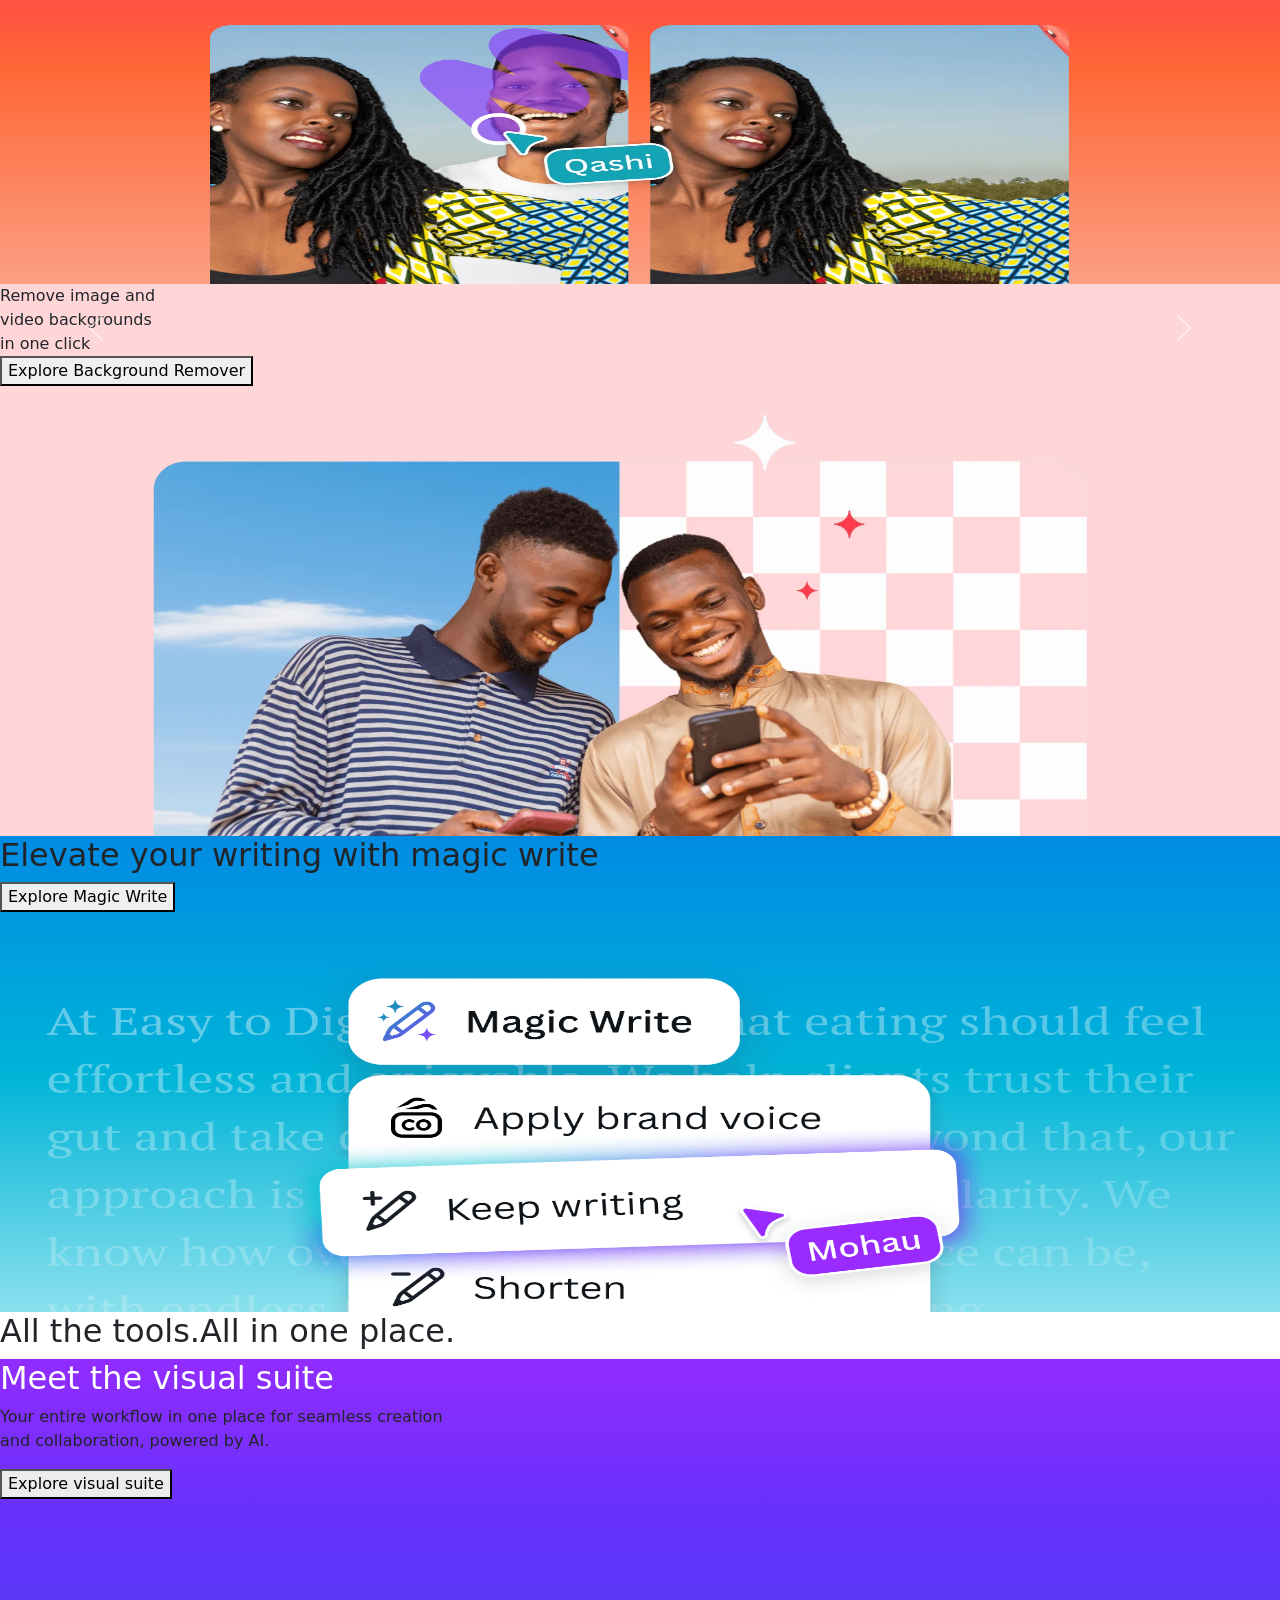
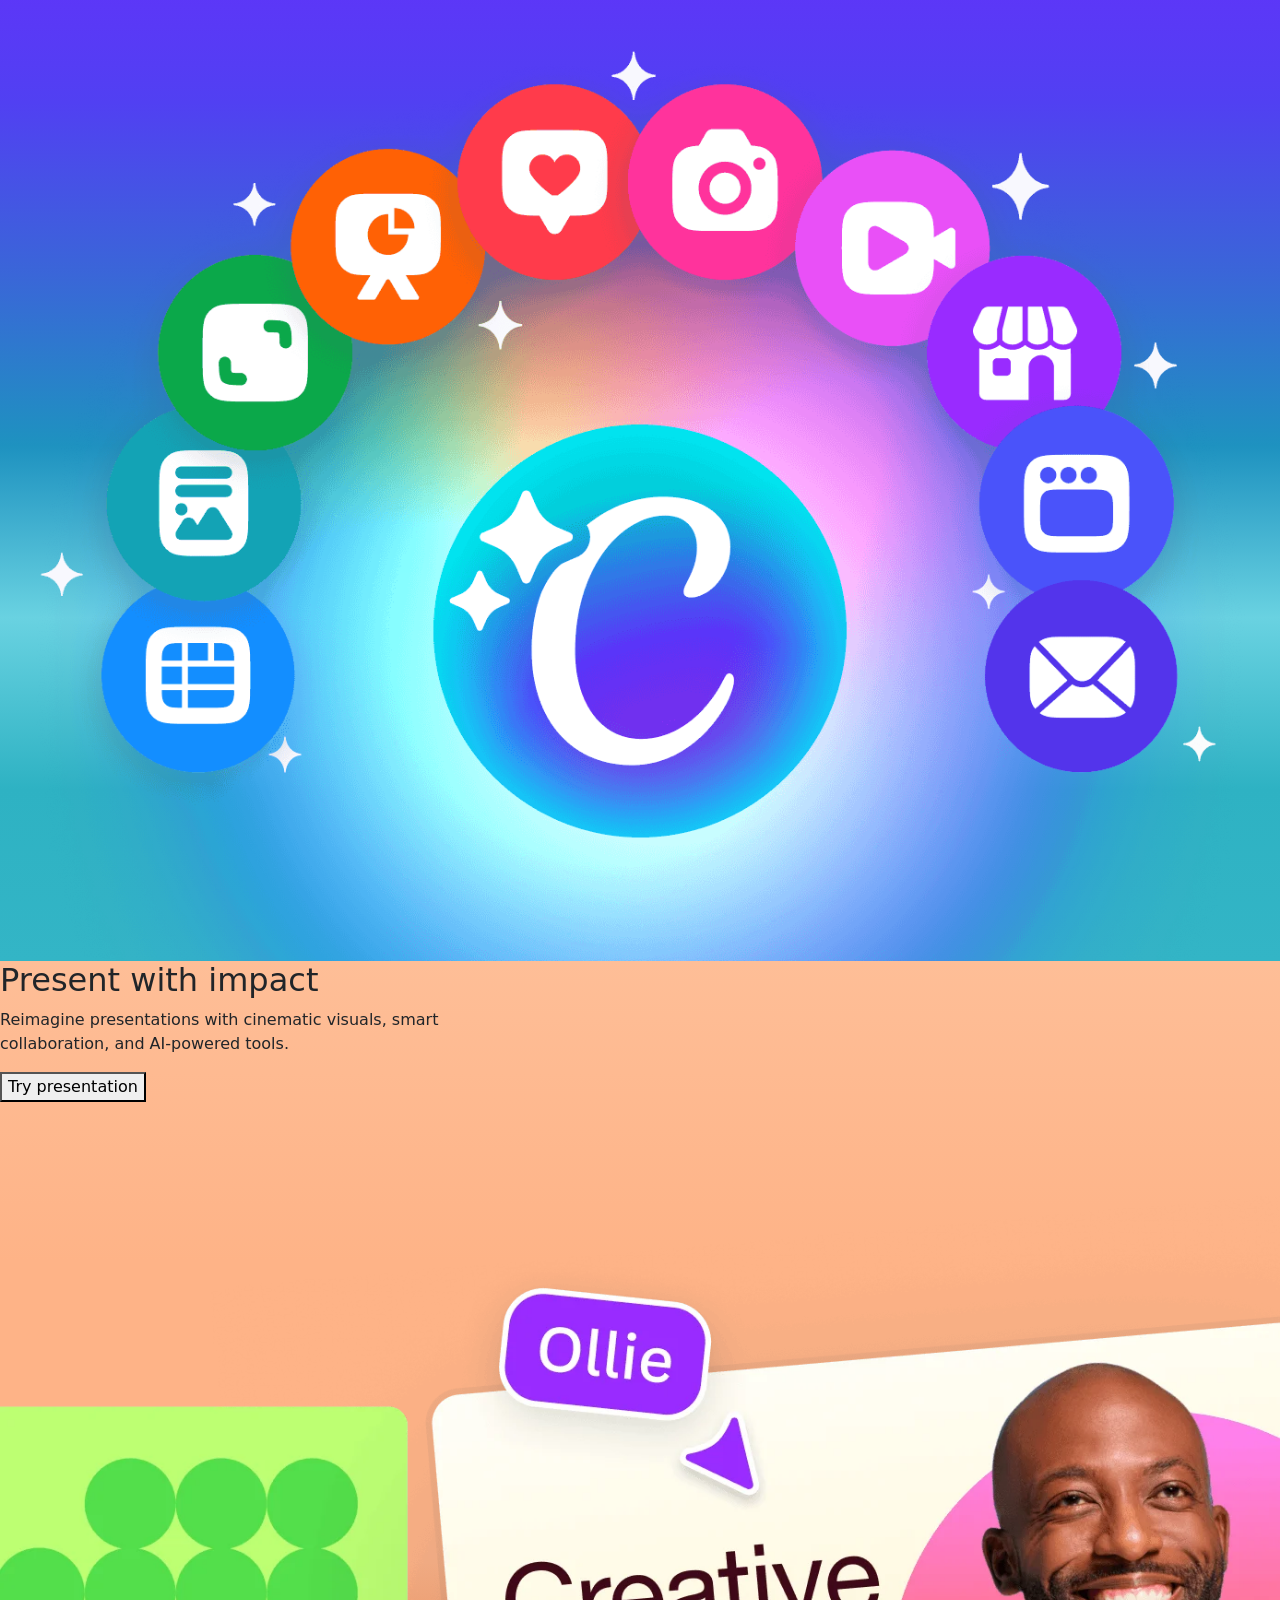
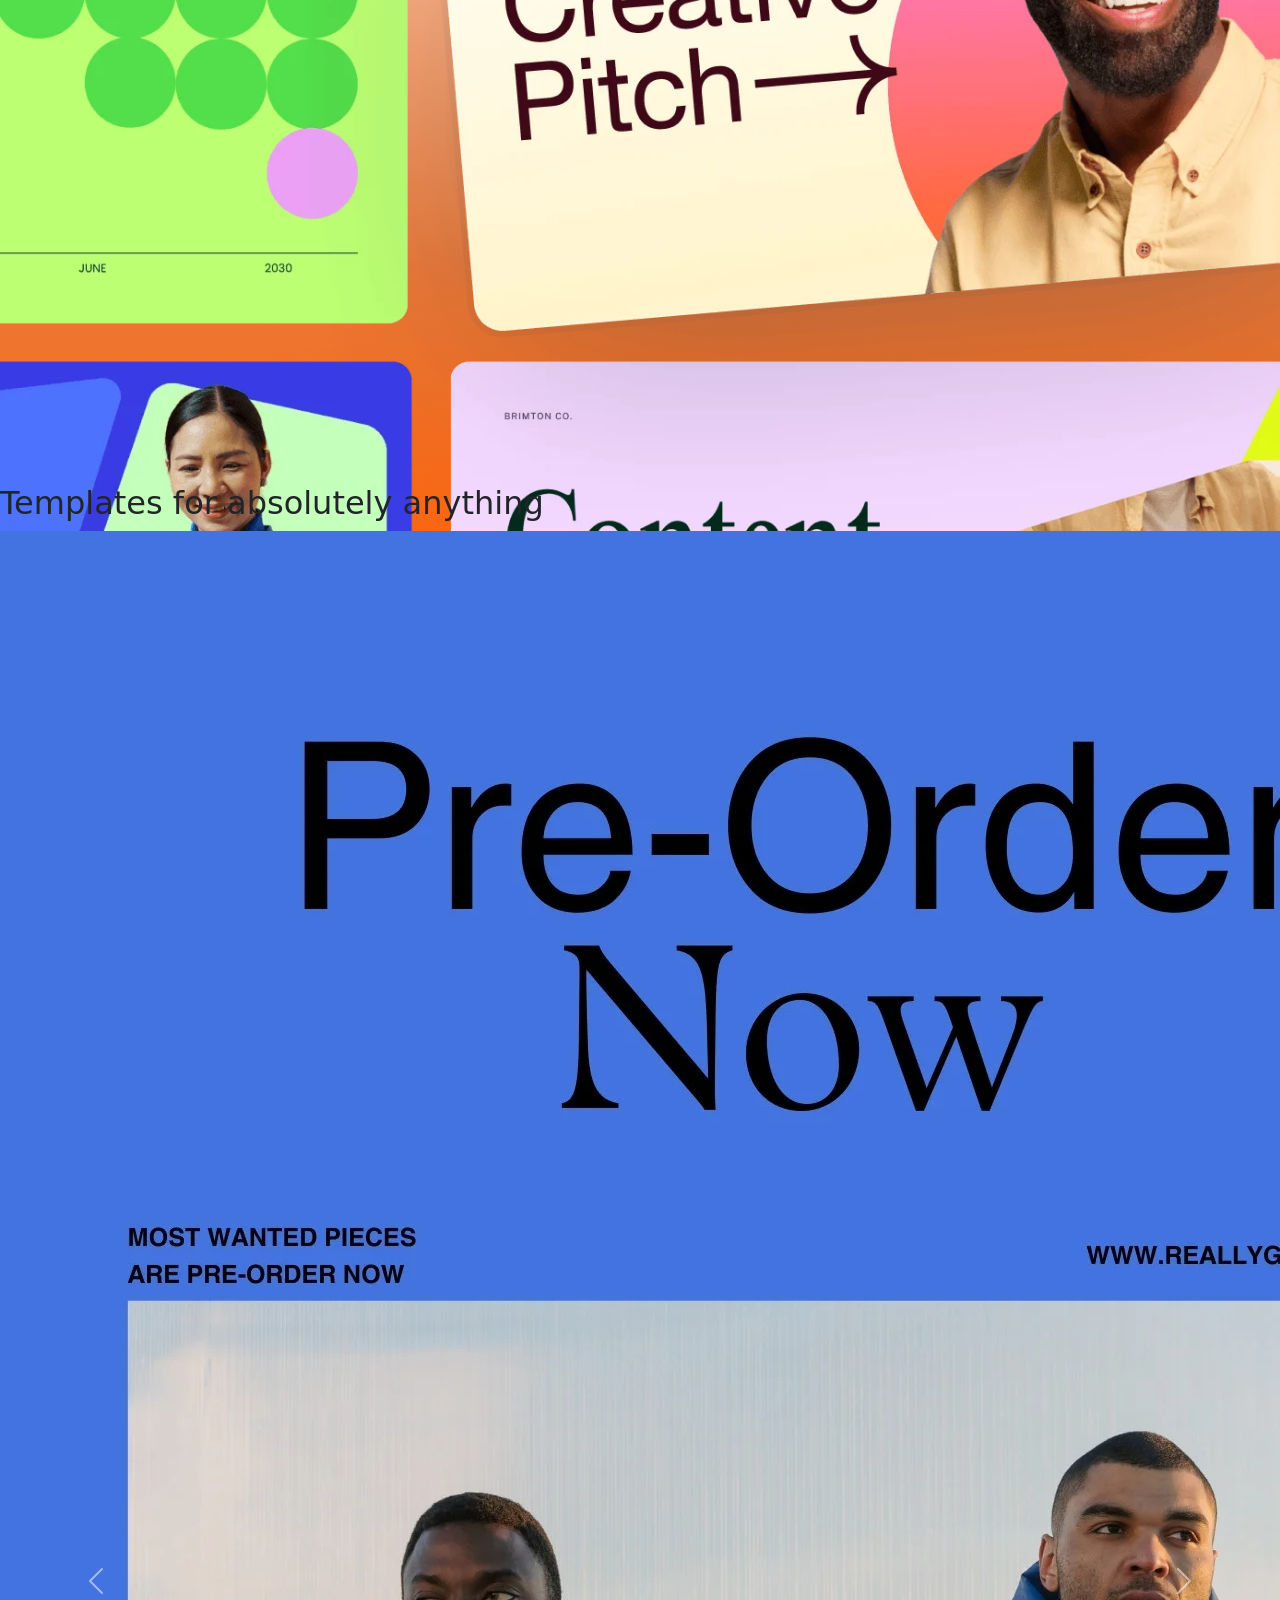
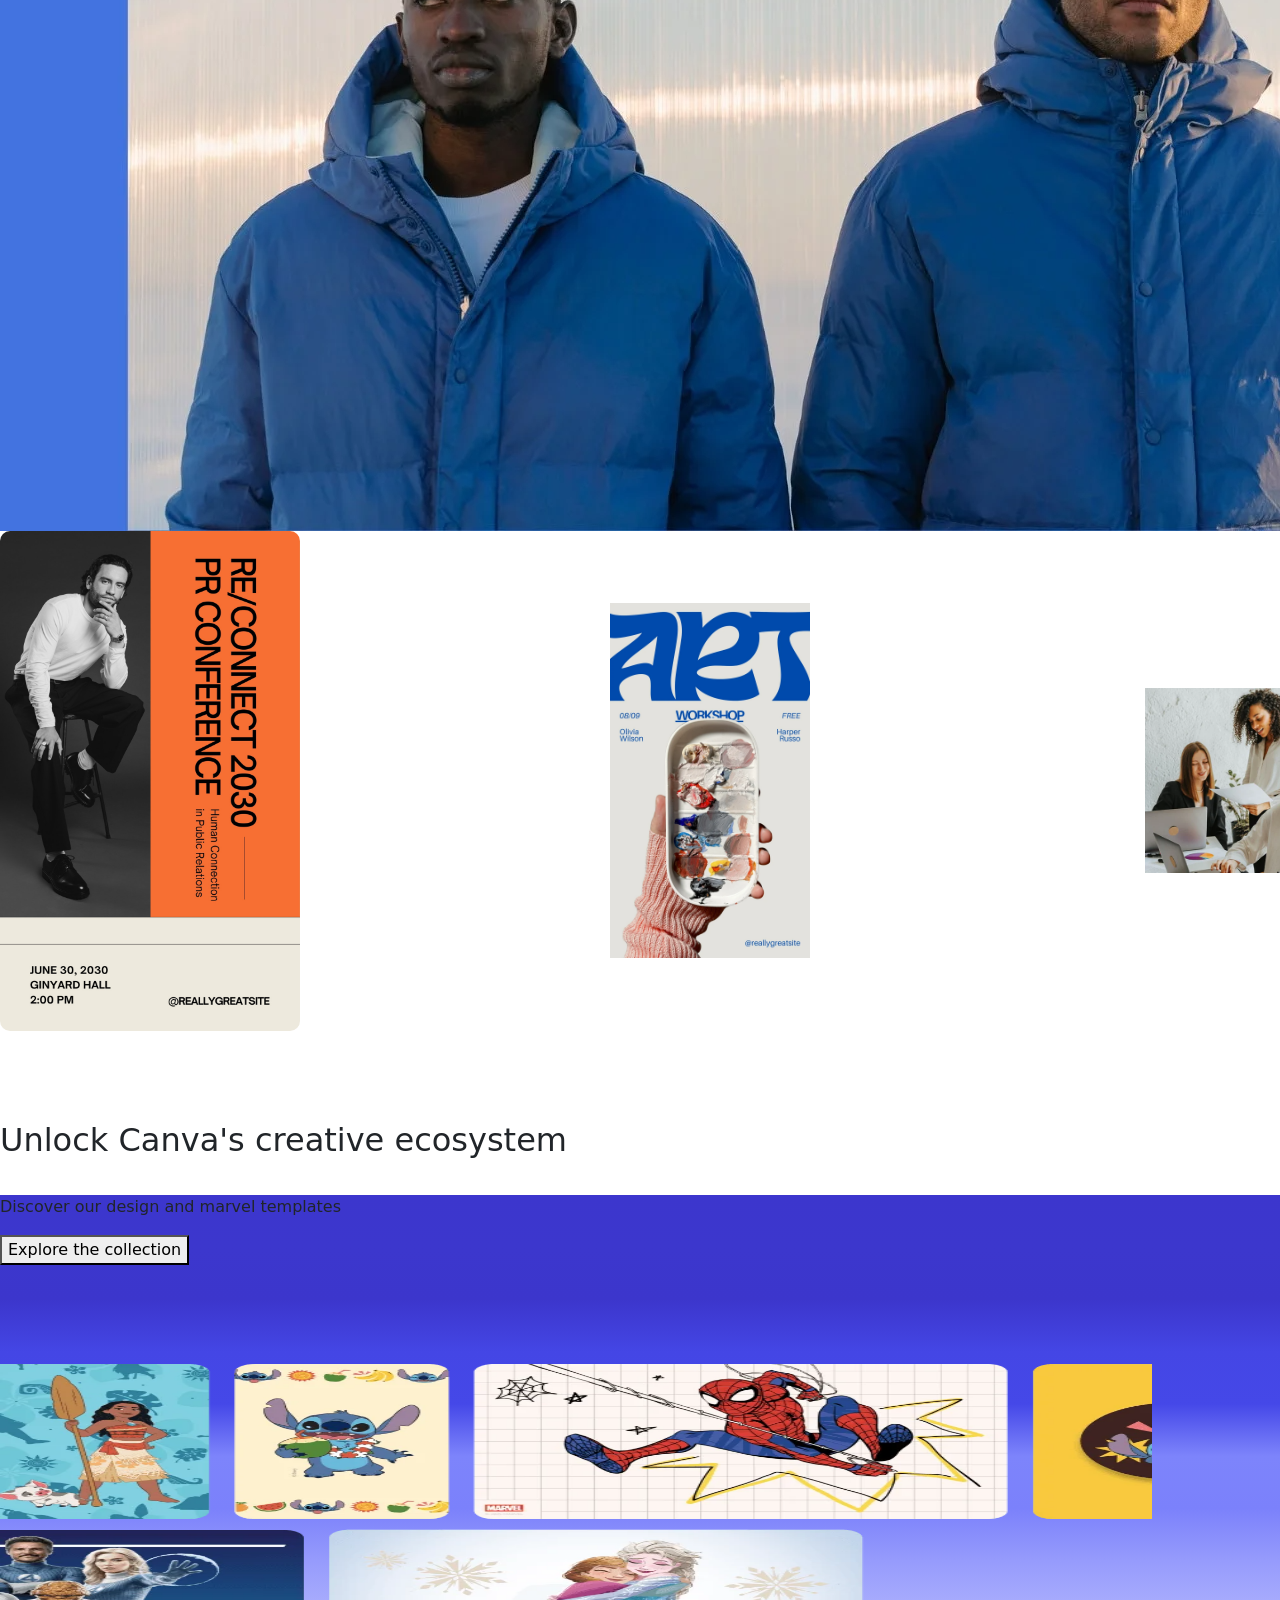
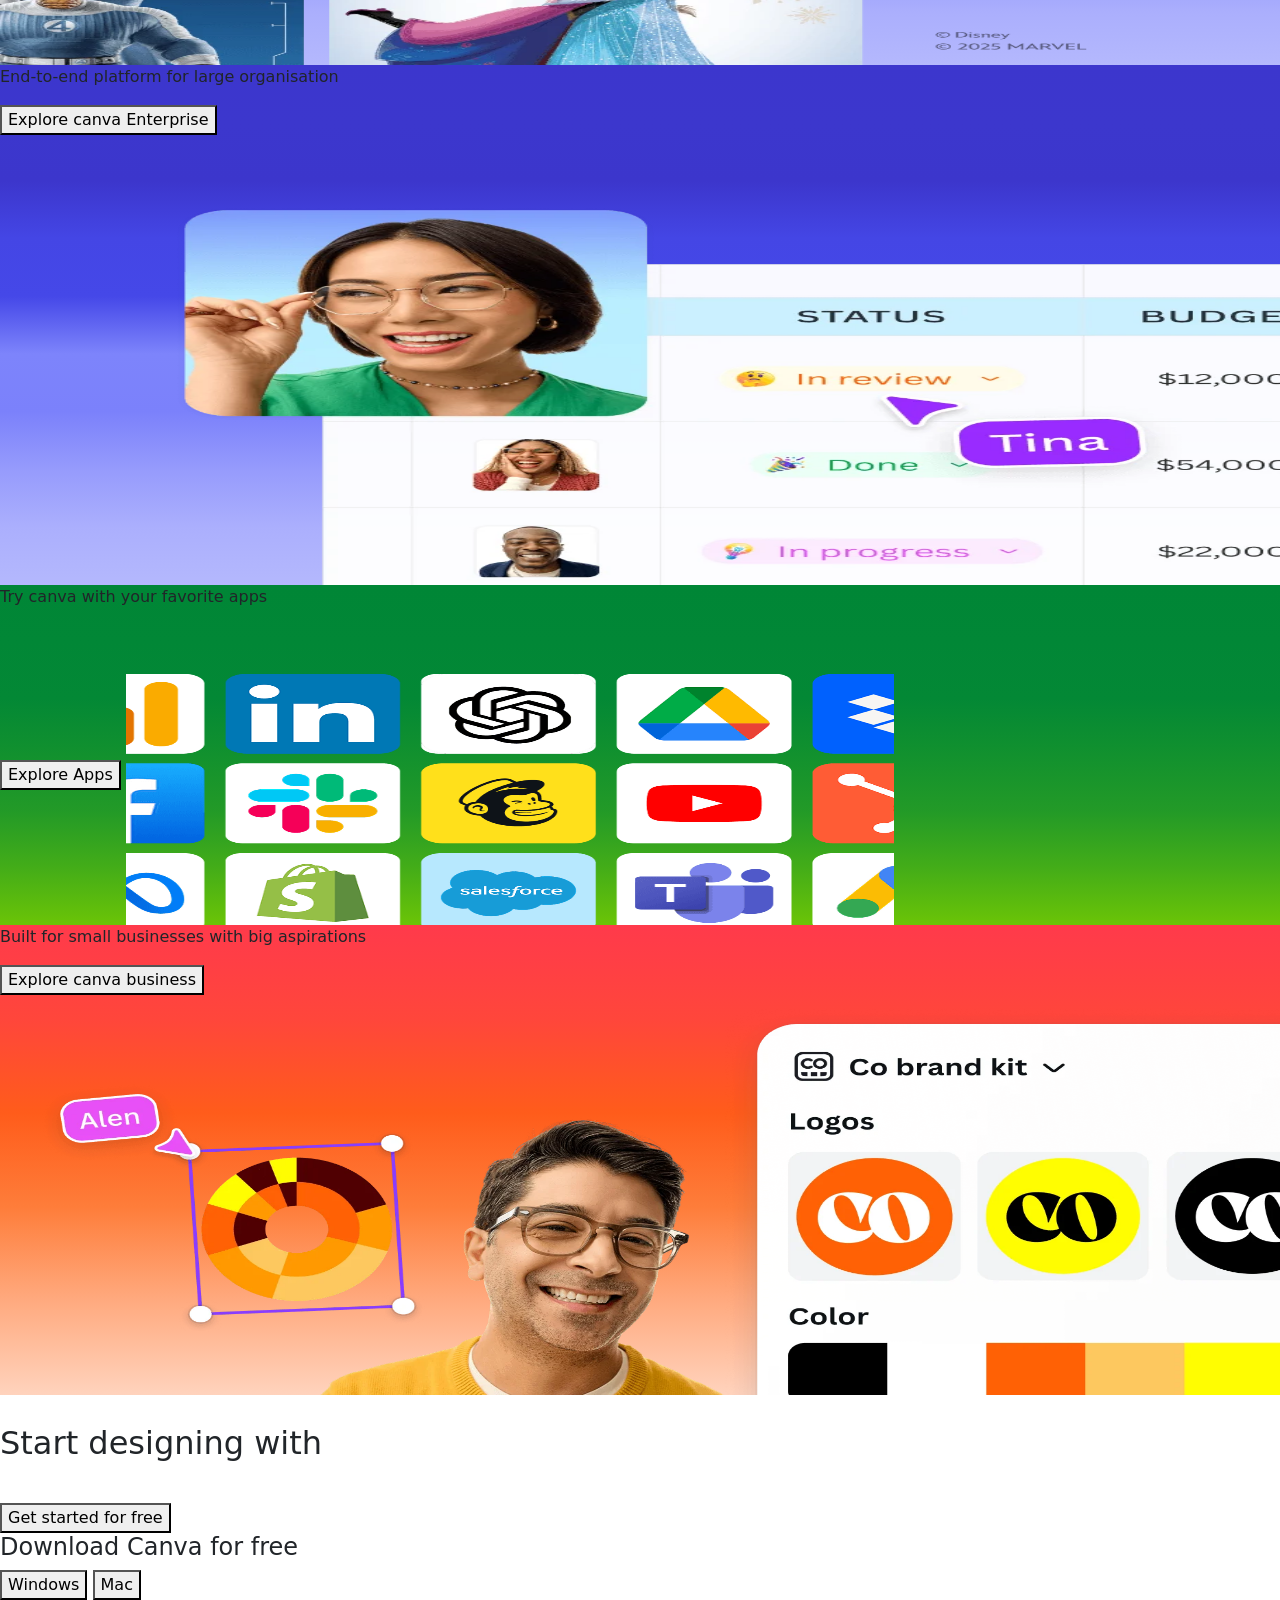
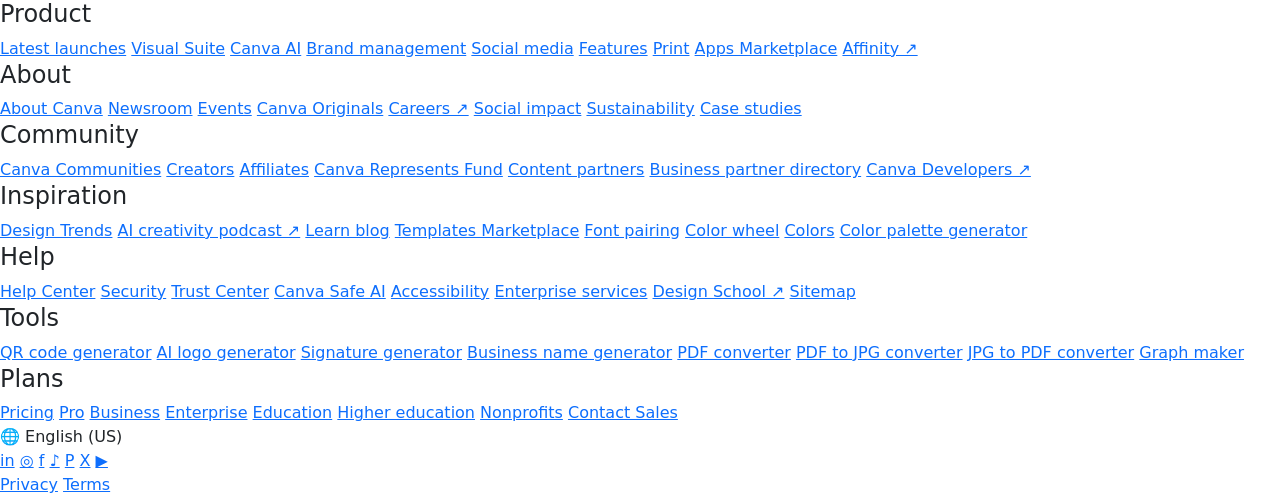
==== commit 21d95b6a: "This is my finial work" ====
--- a/index.html
+++ b/index.html
@@ -4,7 +4,7 @@
 <head>
     <meta charset="UTF-8">
     <meta name="viewport" content="width=device-width, initial-scale=1.0">
-    <title>Project canva homepage demo</title>
+    <title>Canva Project</title>
 
     <link href="https://cdn.jsdelivr.net/npm/bootstrap@5.3.8/dist/css/bootstrap.min.css" rel="stylesheet"
         integrity="sha384-sRIl4kxILFvY47J16cr9ZwB07vP4J8+LH7qKQnuqkuIAvNWLzeN8tE5YBujZqJLB" crossorigin="anonymous">
@@ -14,8 +14,11 @@
 <body>
     <div class="header">
         <nav class="navbar">
-            <img src="./firstImage.png" alt="img">
-            <ul class="nav-links">
+            <div class="menu">
+             
+            </div>
+            <img src="./firstImage.png" alt="img" style="position: relative; left: -130px; ">
+            <ul class="nav-links" style="position: relative; left: -80px;">
                 <li class="nav-item">
                     <a>Design</a>
                     <div class="dropdown">
@@ -225,10 +228,13 @@
                 </li>
             </ul>
             <div class="navbar-right">
-                <a href="./signUp.html" class="signup-link">sign up</a>
-                <!-- <button"  class="login-btn"> <a href="./Login.html"></a> Login</a></button> -->
+                <a href="./signUp.html" target="_blank" class="signup-link">sign up</a>
+                
+                
                  <div class="Signn">
-                    <a href="./Login.html" class="login-btn" >Log in</a>
+                   
+
+                    <a href="./Login.html" target="_blank" class="login-btn">Log in</a>
                  </div>
                  
             </div>
@@ -240,18 +246,18 @@
             <button class="start-btn">start designing</button>
         </section>
         <div class="icons-row">
-            <img src="./imgi_2_floating-elements-font.png" class="icon-box" alt="image">
-            <img src="./imgi_3_floating-elements-ai-image.png" class="icon-box circle" alt="image">
-            <img src="./imgi_4_floating-elements-social.png" class="icon-box" alt="image">
-            <img src="./imgi_5_floating-elements-video.png" class="icon-box" alt="image">
+            <img src="./imgi_2_floating-elements-font.png" class="icon-box" alt="img">
+            <img src="./imgi_3_floating-elements-ai-image.png" class="icon-box circle" alt="img">
+            <img src="./imgi_4_floating-elements-social.png" class="icon-box" alt="img">
+            <img src="./imgi_5_floating-elements-video.png" class="icon-box" alt="img">
         </div>
 
         <div class="icons-row bottom">
-            <img src="/imgi_6_floating-elements-color-wheel.png" class="icon-box circle" alt="image">
-            <img src="./imgi_7_floating-elements-sticky.png" class="icon-box" alt="image">
-            <img src="./imgi_8_floating-elements-canva-ai.png" class="icon-box circle" alt="image">
-            <img src="./imgi_9_floating-elements-background-remover.png" class="icon-box circle" alt="image">
-            <img src="./imgi_10_floating-elements-code (1).png" class="icon-box circle" alt="image">
+            <img src="/imgi_6_floating-elements-color-wheel.png" class="icon-box circle" alt="img">
+            <img src="./imgi_7_floating-elements-sticky.png" class="icon-box" alt="img">
+            <img src="./imgi_8_floating-elements-canva-ai.png" class="icon-box circle" alt="img">
+            <img src="./imgi_9_floating-elements-background-remover.png" class="icon-box circle" alt="img">
+            <img src="./imgi_10_floating-elements-code (1).png" class="icon-box circle" alt="img">
         </div>
 
     </div>
@@ -412,7 +418,7 @@
                 style="background-image: linear-gradient(to bottom, #912CFE, #6331FB, #5140F2, #3A66D8, #1E92C0, #69D2E1, #2EB2C3, #33B5C6);">
                 <h2 style="color: white;">Meet the visual suite </h2>
                 <p>Your entire workflow in one place for seamless creation <br> and collaboration, powered by AI.</p>
-                <button class="explore-btn">Explore visual suite</button>
+                <button class="explore-btn" style="background-color: rgb(238, 235, 235); button">Explore visual suite </button>
                 <img src="./imgi_547_visual-suite.png" alt="img" width="100%">
             </div>
             <div class="tools"
@@ -426,41 +432,53 @@
     </section>
 
 
-<section class="templates-hero">
+<section class="templates-hero" style="position: relative; top: -80px;">
     <h2>Templates for absolutely anything</h2>
     <div class="templates-hero-buttons">
-        <button class="btn-primary">Start designing for free</button>
-        <button class="btn-secondary">Browse all templates</button>
+        <button class="btn-primary" style="border-radius: 18px;">Start designing for free</button>
+        <button class="btn-secondary" style="border-radius: 18px; border: 1px solid rgb(218, 212, 212); padding-top: 2px; padding-bottom: 2px; ">Browse all templates</button>
     </div>
 </section>
 
-<div id="carouselone" class="carousel slide" data-bs-ride="carousel">
+ <div id="carouselone" class="carousel slide" data-bs-ride="carousel" style="position: relative; top: -110px;">
     <div class="carousel-inner">
 
         <div class="carousel-item active">
             <div class="template-grid">
                 <img src="./first man.png" class="template-img tall" alt="">
-                <img src="./900w-l-8ooEe2qwI.jpg" alt="" width="300px" height="500px">
-                <img src="./imageye___-_imgi_148_1600w-1J5I5mGAKYA.png" class="template-img" alt="">
+                <img src="./900w-l-8ooEe2qwI.jpg" alt="" width="300px" height="500px" style="border-radius: 10px;" >
+                <img src="./imageye___-_imgi_148_1600w-1J5I5mGAKYA.png" class="template-img" alt="img" style="width: 300px; position: relative; right: 700px; left";>
                 <img src="./imageye___-_imgi_222_900w-HhcBb0oC7iU.png" width="200px">
+                <img src="./project.png" class="template-img wide" alt="" style="width: 330px; position: relative; right: 450px; left: 330px;" >
+
             </div>
         </div>
 
         <div class="carousel-item">
             <div class="template-grid">
-                <img src="./This.png" class="template-img" alt="">
-                <img src="./imageye___-_imgi_78_1600w-fhv-Lmq1eIg.png" class="template-img wide" alt="">
-                <img src="./618w-ZR4mGpNeq5c.webp" class="template-img" alt="">
-                <img src="./imagestyle/image copy 18.png" class="template-img" alt="">
+
+                <img src="./This.png" class="template-img tall" alt="">
+                <img src="./imageye___-_imgi_78_1600w-fhv-Lmq1eIg.png" class="template-img" alt="">
+                <img src="./618w-ZR4mGpNeq5c.webp" class="template-img wide" alt="">
+                <img src="./circle.png" class="template-img" alt="">
+                <img src="./benefit.png" class="template-img" alt="">
+                <img src="./real.png" class="template-img" alt="">
+
+                <!-- <img src="./This.png" class="template-img tall" alt="">
+                <img src="./imageye___-_imgi_78_1600w-fhv-Lmq1eIg.png" alt="" width="300px" height="500px">
+                <img src="./618w-ZR4mGpNeq5c.webp" class="template-img" class="template-img" alt="">
+                <img src="./imagestyle/image copy 18.png" class="template-img" alt=""> -->
             </div>
         </div>
 
         <div class="carousel-item">
             <div class="template-grid">
-                <img src="./imagestyle/image copy 11.png" class="template-img tall" alt="">
+                <img src="./all plus.png" class="template-img tall" alt="">
                 <img src="./imageye___-_imgi_225_1600w-TDhQ48on0vc.png" class="template-img" alt="">
                 <img src="./imageye___-_imgi_308_1600w-916BKLacHYk.png" class="template-img wide" alt="">
                 <img src="./imageye___-_imgi_311_1131w-5bLAFCSue-I.png" class="template-img" alt="">
+                <img src="./circle.png" class="template-img" alt="">
+                <img src="./benefit.png" class="template-img" alt="">
             </div>
         </div>
 
@@ -476,8 +494,9 @@
     </button>
 </div>
 
-<section class="table">
-    <h2>Unlock Canva's creative ecosystem</h2>
+
+<section class="table" style="position: relative; top: -20px;">
+    <h2>Unlock Canva's creative ecosystem </h2>
 </section>
 
 <div class="bank">
@@ -625,13 +644,6 @@
 
 
 
-
-
-
-
-
-
-
     <script src="https://cdn.jsdelivr.net/npm/bootstrap@5.3.8/dist/js/bootstrap.bundle.min.js"
         integrity="sha384-FKyoEForCGlyvwx9Hj09JcYn3nv7wiPVlz7YYwJrWVcXK/BmnVDxM+D2scQbITxI"
         crossorigin="anonymous"></script>
